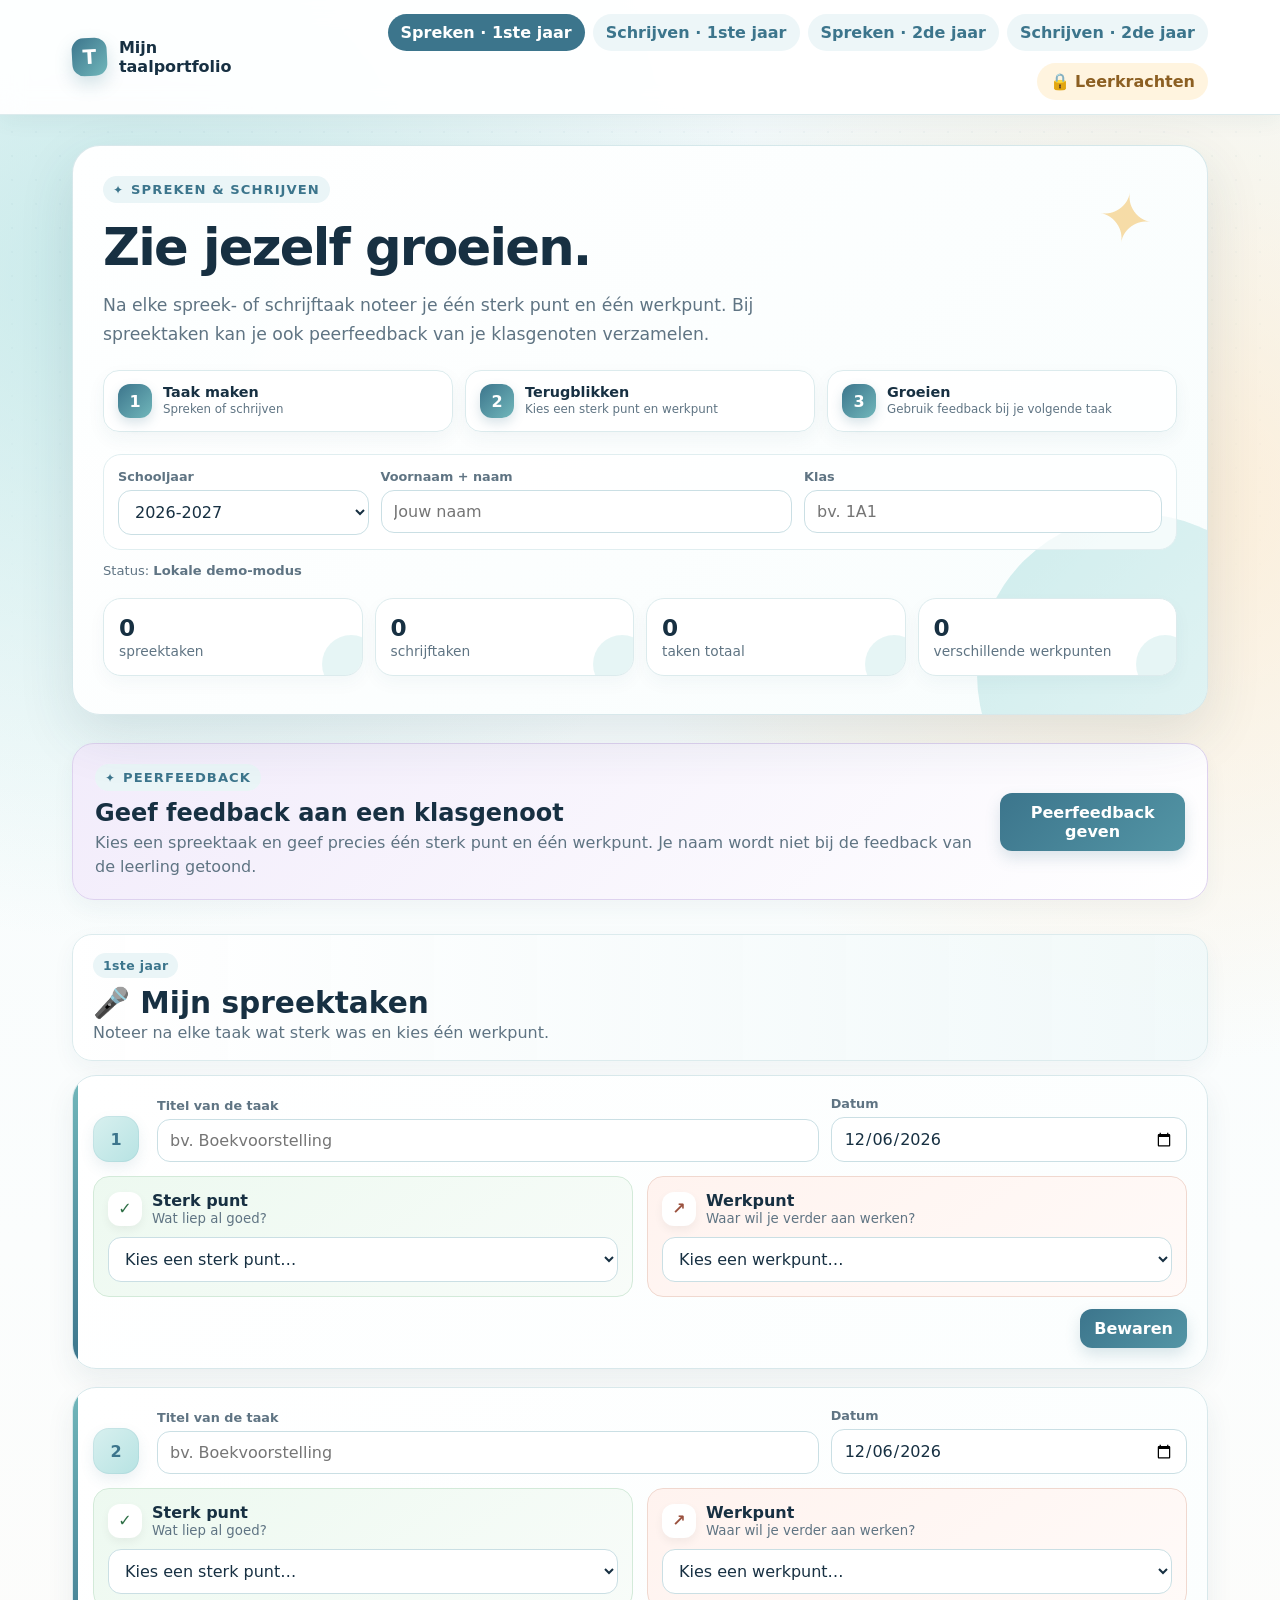
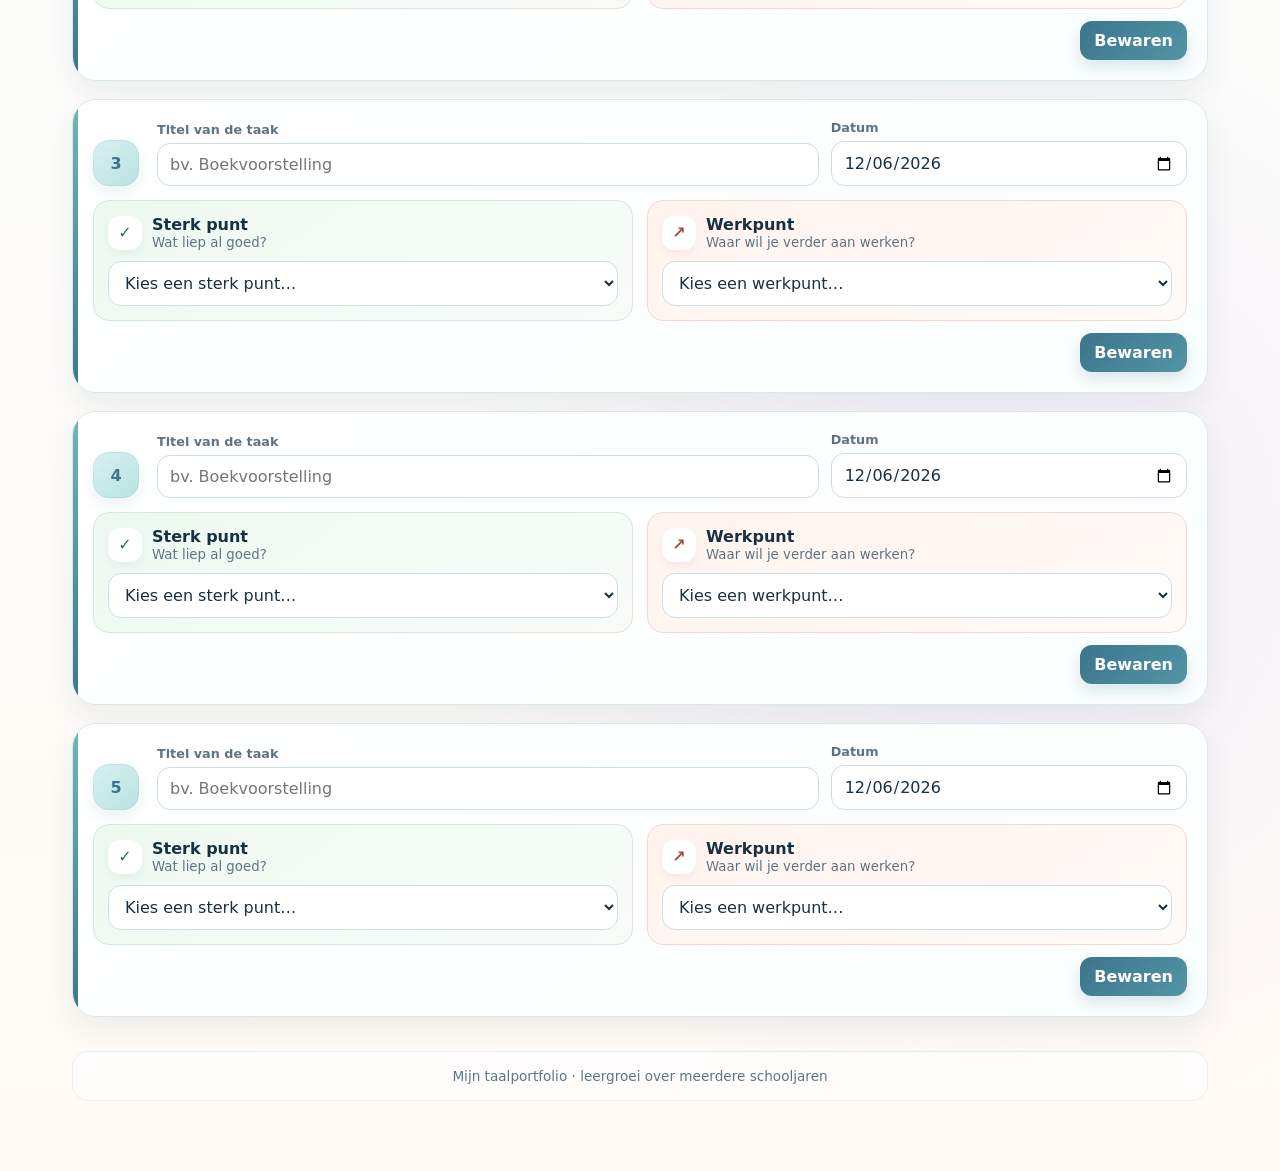
==== index.html @ b6b8cade "Add files via upload" ====
<!doctype html><html lang="nl"><head><meta charset="utf-8"><meta name="viewport" content="width=device-width,initial-scale=1"><title>Mijn taalportfolio</title><link rel="stylesheet" href="styles.css"></head><body>
<header class="topbar"><div class="topbar-inner"><div class="brand"><div class="brand-mark">T</div><span>Mijn taalportfolio</span></div><div class="top-actions"><div class="nav"><button class="active" data-tab="spreken-1">Spreken · 1ste jaar</button><button data-tab="schrijven-1">Schrijven · 1ste jaar</button><button data-tab="spreken-2">Spreken · 2de jaar</button><button data-tab="schrijven-2">Schrijven · 2de jaar</button></div><button class="teacher-login-btn" id="teacherLoginBtn">🔒 Leerkrachten</button></div></div></header>
<main>
<section class="hero"><div class="hero-card wide"><div class="eyebrow">Spreken & schrijven</div><h1>Zie jezelf groeien.</h1><p class="lead">Na elke spreek- of schrijftaak noteer je één sterk punt en één werkpunt. Bij spreektaken kan je ook peerfeedback van je klasgenoten verzamelen.</p><div class="growth-steps"><div class="growth-step"><span>1</span><div><strong>Taak maken</strong><small>Spreken of schrijven</small></div></div><div class="growth-step"><span>2</span><div><strong>Terugblikken</strong><small>Kies een sterk punt en werkpunt</small></div></div><div class="growth-step"><span>3</span><div><strong>Groeien</strong><small>Gebruik feedback bij je volgende taak</small></div></div></div><div class="identity"><div class="field"><label>Schooljaar</label><select id="academicYear"></select></div><div class="field"><label>Voornaam + naam</label><input id="studentName" placeholder="Jouw naam"></div><div class="field"><label>Klas</label><input id="studentClass" placeholder="bv. 1A1"></div></div><p class="small">Status: <strong id="mode"></strong></p><div class="stat-grid"><div class="stat"><strong id="countSpeak">0</strong><span>spreektaken</span></div><div class="stat"><strong id="countWrite">0</strong><span>schrijftaken</span></div><div class="stat"><strong id="countTotal">0</strong><span>taken totaal</span></div><div class="stat"><strong id="countWork">0</strong><span>verschillende werkpunten</span></div></div></div></section>
<section class="peer-panel"><div><div class="eyebrow">Peerfeedback</div><h2>Geef feedback aan een klasgenoot</h2><p>Kies een spreektaak en geef precies één sterk punt en één werkpunt. Je naam wordt niet bij de feedback van de leerling getoond.</p></div><button class="primary-btn" id="openPeerBtn">Peerfeedback geven</button></section>
<section data-section="spreken-1"><div class="section-head"><div><div class="year-pill">1ste jaar</div><h2>🎤 Mijn spreektaken</h2><p>Noteer na elke taak wat sterk was en kies één werkpunt.</p></div></div><div id="spreken1List" class="task-list"></div></section>
<section data-section="schrijven-1" class="hidden"><div class="section-head"><div><div class="year-pill">1ste jaar</div><h2>✍️ Mijn schrijftaken</h2><p>Bewaar je belangrijkste feedback en gebruik de tip bij je volgende opdracht.</p></div></div><div id="schrijven1List" class="task-list"></div></section>
<section data-section="spreken-2" class="hidden"><div class="section-head"><div><div class="year-pill second">2de jaar</div><h2>🎤 Mijn spreektaken</h2><p>Vergelijk je nieuwe feedback met je groei uit het eerste jaar.</p></div></div><div id="spreken2List" class="task-list"></div></section>
<section data-section="schrijven-2" class="hidden"><div class="section-head"><div><div class="year-pill second">2de jaar</div><h2>✍️ Mijn schrijftaken</h2><p>Blijf gericht werken aan je schrijfvaardigheid in het tweede jaar.</p></div></div><div id="schrijven2List" class="task-list"></div></section>
<div class="footer-note">Mijn taalportfolio · leergroei over meerdere schooljaren</div></main>
<div class="modal hidden" id="peerModal"><div class="modal-card peer-modal-card"><button class="modal-close" id="peerModalClose">×</button><div class="eyebrow">Peerfeedback</div><h2>Feedback aan een klasgenoot</h2><p>Vul de <strong>voornaam + eerste letter van de familienaam</strong> in. Het systeem zoekt de leerling in jouw klas. Kies daarna de spreektaak, één sterk punt en één werkpunt.</p><div class="field"><label>Voornaam + eerste letter familienaam</label><input id="peerStudentName" autocomplete="off" placeholder="bv. Noor V."><div id="peerStudentMatch" class="peer-match-hint">Vul minstens de voornaam en één letter in.</div></div><input type="hidden" id="peerStudent"><div class="field"><label>Spreektaak</label><select id="peerTask" disabled></select></div><div class="field"><label>Sterk punt</label><select id="peerStrong"></select></div><div class="field"><label>Werkpunt</label><select id="peerWork"></select></div><div id="peerError" class="login-error hidden"></div><button class="primary-btn login-submit" id="peerSubmit">Feedback bewaren</button></div></div>
<div class="modal hidden" id="teacherModal" role="dialog" aria-modal="true"><div class="modal-card"><button class="modal-close" id="teacherModalClose">×</button><div class="lock-icon">🔒</div><h2>Leerkrachten</h2><p>Geef het leerkrachtenwachtwoord in om het overzicht te openen.</p><div class="field"><label>Wachtwoord</label><input id="teacherPassword" type="password" autocomplete="current-password" placeholder="Wachtwoord"></div><div id="teacherLoginError" class="login-error hidden">Onjuist wachtwoord.</div><button class="primary-btn login-submit" id="teacherLoginSubmit">Open leerkrachtenoverzicht</button></div></div>
<script src="config.js"></script><script src="data.js"></script><script src="app.js"></script><script>initStudent();</script></body></html>
---- styles.css ----
:root {
  --ink: #173042;
  --muted: #5f7483;
  --bg: #f5fbfc;
  --card: #ffffff;
  --accent: #5395a5;
  --accent2: #71b7bb;
  --accent3: #b7e3e3;
  --accent-dark: #3c758c;
  --warm: #fff4df;
  --warm-dark: #c77d2f;
  --good: #eaf8ee;
  --good-ink: #2e6f46;
  --work: #fff1ec;
  --work-ink: #9a513e;
  --shadow: 0 14px 35px rgba(36,78,93,.10);
}
*{box-sizing:border-box}
body{margin:0;font-family:Inter,ui-sans-serif,system-ui,-apple-system,Segoe UI,Roboto,Arial,sans-serif;color:var(--ink);background:linear-gradient(180deg,#eef8fa 0,#f9fcfd 35%,#fff 100%)}
button,input,select,textarea{font:inherit}
a{color:inherit}
.topbar{position:sticky;top:0;z-index:20;background:rgba(255,255,255,.94);backdrop-filter:blur(12px);border-bottom:1px solid #dcebed}
.topbar-inner{max-width:1180px;margin:auto;padding:14px 22px;display:flex;align-items:center;justify-content:space-between;gap:18px}
.brand{display:flex;align-items:center;gap:12px;font-weight:800}
.brand-mark{width:38px;height:38px;border-radius:12px;background:linear-gradient(135deg,var(--accent-dark),var(--accent2));display:grid;place-items:center;color:#fff;font-size:20px}
.nav{display:flex;gap:8px;flex-wrap:wrap}
.nav button,.ghost-btn{border:0;background:#edf6f8;color:var(--accent-dark);padding:9px 13px;border-radius:999px;cursor:pointer;font-weight:700}
.nav button.active{background:var(--accent-dark);color:white}
main{max-width:1180px;margin:auto;padding:30px 22px 70px}
.hero{display:grid;grid-template-columns:1.25fr .75fr;gap:24px;align-items:stretch;margin-bottom:28px}
.hero-card{background:var(--card);border:1px solid #dcebed;border-radius:28px;box-shadow:var(--shadow);padding:30px;position:relative;overflow:hidden}
.hero-card:before{content:"";position:absolute;inset:auto -80px -100px auto;width:260px;height:260px;border-radius:50%;background:var(--accent3);opacity:.5}
.eyebrow{font-size:.82rem;text-transform:uppercase;letter-spacing:.12em;color:var(--accent-dark);font-weight:800}
h1{font-size:clamp(2rem,4vw,3.6rem);line-height:1.02;margin:.35em 0 .35em}
.lead{font-size:1.08rem;color:var(--muted);max-width:760px;line-height:1.65}
.identity{display:grid;gap:12px;margin-top:22px;grid-template-columns:1fr 1fr}
.field label{display:block;font-size:.8rem;font-weight:800;color:var(--muted);margin:0 0 6px}
.field input,.field select,.field textarea{width:100%;padding:11px 12px;border:1px solid #cadfe4;border-radius:12px;background:white;color:var(--ink);outline:none}
.field input:focus,.field select:focus,.field textarea:focus{border-color:var(--accent);box-shadow:0 0 0 3px rgba(83,149,165,.14)}
.teacher-tip{background:linear-gradient(135deg,#fff8ed,#fff);border:1px solid #f0dcc4;border-radius:28px;padding:18px;display:grid;grid-template-columns:120px 1fr;gap:16px;align-items:center;box-shadow:var(--shadow)}
.teacher-tip img{width:120px;height:120px;border-radius:50%;object-fit:cover;object-position:50% 32%;border:5px solid white;box-shadow:0 8px 18px rgba(0,0,0,.08)}
.bubble{position:relative;background:white;border:2px solid #f1d7b5;border-radius:18px;padding:16px;line-height:1.5}
.bubble:before{content:"";position:absolute;left:-12px;top:42px;width:20px;height:20px;background:white;border-left:2px solid #f1d7b5;border-bottom:2px solid #f1d7b5;transform:rotate(45deg)}
.stat-grid{display:grid;grid-template-columns:repeat(4,1fr);gap:12px;margin:20px 0 8px}.stat{background:white;border:1px solid #dcebed;border-radius:18px;padding:15px}.stat strong{display:block;font-size:1.45rem}.stat span{color:var(--muted);font-size:.86rem}
.section-head{display:flex;justify-content:space-between;gap:12px;align-items:end;margin:34px 0 14px}.section-head h2{margin:0;font-size:1.7rem}.section-head p{margin:3px 0 0;color:var(--muted)}
.task-list{display:grid;gap:14px}.task-card{background:white;border:1px solid #dcebed;border-radius:20px;padding:18px;box-shadow:0 8px 22px rgba(36,78,93,.06)}
.task-top{display:grid;grid-template-columns:52px 1.3fr .7fr;gap:12px;align-items:end;margin-bottom:14px}.num{width:46px;height:46px;border-radius:15px;background:var(--accent3);display:grid;place-items:center;font-weight:900;color:var(--accent-dark)}
.task-grid{display:grid;grid-template-columns:1fr 1fr;gap:14px}.choice-box{border-radius:16px;padding:14px}.choice-box.good{background:var(--good)}.choice-box.work{background:var(--work)}.choice-box h4{margin:0 0 10px}.advice{margin-top:10px;background:white;border-radius:12px;padding:11px 12px;min-height:64px;color:#526774;line-height:1.45;border:1px dashed #d8b9ad}.advice.empty{color:#8799a4;font-style:italic}.small{font-size:.82rem;color:var(--muted)}
.actions{display:flex;gap:8px;justify-content:flex-end;margin-top:12px}.primary-btn{border:0;background:var(--accent-dark);color:white;padding:10px 14px;border-radius:12px;font-weight:800;cursor:pointer}.danger-btn{border:0;background:#fff0ed;color:#a74a38;padding:9px 12px;border-radius:11px;font-weight:750;cursor:pointer}
.hidden{display:none!important}.notice{background:#fff8df;border:1px solid #eedfa8;padding:12px 14px;border-radius:14px;color:#6c5b1e;margin:16px 0}.success{background:#eaf8ee;border-color:#c9e8d1;color:#336749}
.teacher-grid{display:grid;grid-template-columns:280px 1fr;gap:18px}.panel{background:white;border:1px solid #dcebed;border-radius:20px;padding:18px;box-shadow:var(--shadow)}
.student-list{display:grid;gap:8px}.student-btn{width:100%;text-align:left;border:1px solid #dcebed;background:white;padding:11px 12px;border-radius:12px;cursor:pointer}.student-btn.active{background:#eaf5f7;border-color:var(--accent)}
.badge{display:inline-flex;align-items:center;padding:4px 9px;border-radius:999px;background:#edf6f8;color:var(--accent-dark);font-size:.78rem;font-weight:800}.badge.good{background:var(--good);color:var(--good-ink)}.badge.work{background:var(--work);color:var(--work-ink)}
.history{display:grid;gap:10px}.history-item{border:1px solid #dfebee;border-radius:14px;padding:13px}.history-item h4{margin:0 0 8px}.history-meta{display:flex;gap:8px;flex-wrap:wrap;margin-bottom:8px}.history p{margin:6px 0;line-height:1.45}
.footer-note{margin-top:34px;color:var(--muted);font-size:.85rem;text-align:center}
@media(max-width:900px){.hero{grid-template-columns:1fr}.teacher-grid{grid-template-columns:1fr}.stat-grid{grid-template-columns:1fr 1fr}.task-grid{grid-template-columns:1fr}.task-top{grid-template-columns:46px 1fr}.task-top .datefield{grid-column:2}.identity{grid-template-columns:1fr}}
@media(max-width:560px){main{padding:20px 14px 60px}.topbar-inner{padding:12px 14px}.teacher-tip{grid-template-columns:78px 1fr}.teacher-tip img{width:78px;height:78px}.bubble:before{top:25px}.stat-grid{grid-template-columns:1fr 1fr}.hero-card{padding:22px}.task-card{padding:14px}}


/* Tip van de leerkracht per taak */
.task-tip{margin-top:12px;display:grid;grid-template-columns:78px 1fr;gap:12px;align-items:center}
.task-tip img{width:78px;height:78px;border-radius:50%;object-fit:cover;object-position:50% 32%;border:4px solid white;box-shadow:0 6px 14px rgba(0,0,0,.08)}
.task-tip .bubble{position:relative;background:white;border:2px solid #f1d7b5;border-radius:16px;padding:12px 14px;line-height:1.45}
.task-tip .bubble:before{content:"";position:absolute;left:-10px;top:28px;width:16px;height:16px;background:white;border-left:2px solid #f1d7b5;border-bottom:2px solid #f1d7b5;transform:rotate(45deg)}
.task-tip .advice{margin-top:4px;background:transparent;border:0;border-radius:0;padding:0;min-height:0;color:#526774;line-height:1.45}
@media(max-width:560px){.task-tip{grid-template-columns:64px 1fr}.task-tip img{width:64px;height:64px}.task-tip .bubble:before{top:22px}}

/* Versie 3: twee schooljaren + leerkrachtenlogin */
.hero .wide{grid-column:1/-1}
.top-actions{display:flex;align-items:center;gap:12px;flex-wrap:wrap;justify-content:flex-end}
.teacher-login-btn{border:0;background:#fff4df;color:#8c5f22;padding:9px 13px;border-radius:999px;cursor:pointer;font-weight:800;white-space:nowrap}
.year-pill{display:inline-flex;margin-bottom:8px;padding:5px 10px;border-radius:999px;background:#eaf5f7;color:var(--accent-dark);font-size:.78rem;font-weight:900;letter-spacing:.03em}
.year-pill.second{background:#f2ecfb;color:#654b8a}
.modal,.teacher-gate{position:fixed;inset:0;background:rgba(23,48,66,.54);display:grid;place-items:center;padding:20px;z-index:100}
.modal-card{position:relative;width:min(430px,100%);background:white;border-radius:24px;padding:28px;box-shadow:0 24px 70px rgba(0,0,0,.22);border:1px solid #dcebed;text-align:left}
.modal-card h2{margin:8px 0}.modal-card p{color:var(--muted);line-height:1.55}.modal-close{position:absolute;right:14px;top:10px;border:0;background:transparent;font-size:28px;cursor:pointer;color:var(--muted)}
.lock-icon{width:52px;height:52px;border-radius:16px;display:grid;place-items:center;background:#fff4df;font-size:26px}.login-submit{width:100%;margin-top:14px}.login-error{margin-top:9px;padding:9px 11px;border-radius:10px;background:#fff0ed;color:#a74a38;font-size:.86rem;font-weight:700}
.teacher-gate{background:linear-gradient(180deg,#eef8fa,#fff)}.back-link{display:block;text-align:center;margin-top:14px;color:var(--accent-dark);font-weight:700;text-decoration:none}.teacher-actions{display:flex;gap:8px;align-items:center;flex-wrap:wrap}.link-btn{text-decoration:none;display:inline-flex}.teacher-filters{display:grid;grid-template-columns:1fr 1fr;gap:12px;margin-bottom:18px;padding-bottom:16px;border-bottom:1px solid #e4eef0}.badge.year{background:#f2ecfb;color:#654b8a}.empty-state{padding:24px;text-align:center;background:#f8fbfc;border-radius:14px}
@media(max-width:980px){.topbar-inner{align-items:flex-start;flex-direction:column}.top-actions{width:100%;justify-content:flex-start}.nav{width:100%}.nav button{flex:1 1 190px}}
@media(max-width:650px){.teacher-filters{grid-template-columns:1fr}.teacher-actions{width:100%}.teacher-actions .ghost-btn{flex:1}.teacher-login-btn{width:100%}}

/* Versie 4: wissen vanuit leerkrachtenoverzicht */
.history-title-row{display:flex;align-items:flex-start;justify-content:space-between;gap:12px;margin-bottom:8px}
.history-title-row h4{margin:0;flex:1}
.teacher-delete{flex:0 0 auto;padding:7px 10px;font-size:.8rem}
@media(max-width:560px){.history-title-row{align-items:stretch;flex-direction:column}.teacher-delete{align-self:flex-start}}

/* Versie 5: warmere, speelsere uitstraling + vrije feedbackvelden */
body{
  background:
    radial-gradient(circle at 8% 10%, rgba(183,227,227,.7), transparent 24%),
    radial-gradient(circle at 92% 18%, rgba(255,226,188,.55), transparent 22%),
    radial-gradient(circle at 78% 78%, rgba(224,214,245,.38), transparent 24%),
    linear-gradient(180deg,#f4fbfc 0,#fbfdfd 45%,#fffaf5 100%);
  min-height:100vh;
}
body:before{
  content:"";position:fixed;inset:0;pointer-events:none;z-index:-1;opacity:.38;
  background-image:radial-gradient(rgba(60,117,140,.12) 1px,transparent 1px);
  background-size:24px 24px;
  mask-image:linear-gradient(to bottom,black,transparent 78%);
}
.topbar{box-shadow:0 6px 20px rgba(36,78,93,.06)}
.brand-mark{box-shadow:0 8px 18px rgba(60,117,140,.22);transform:rotate(-3deg)}
.teacher-login-btn,.nav button,.ghost-btn{transition:.18s ease}
.teacher-login-btn:hover,.nav button:hover,.ghost-btn:hover{transform:translateY(-1px);box-shadow:0 6px 14px rgba(36,78,93,.09)}
.hero-card{border:1px solid rgba(83,149,165,.22);background:linear-gradient(135deg,rgba(255,255,255,.98),rgba(248,253,253,.98));box-shadow:0 20px 55px rgba(36,78,93,.12)}
.hero-card:before{width:320px;height:320px;right:-90px;bottom:-120px;background:linear-gradient(135deg,var(--accent3),#dff2f2);opacity:.65}
.hero-card:after{content:"✦";position:absolute;right:54px;top:34px;font-size:4.2rem;color:#f3c978;opacity:.65;transform:rotate(10deg)}
.eyebrow{display:inline-flex;align-items:center;gap:7px;background:#eaf5f7;padding:6px 10px;border-radius:999px;letter-spacing:.08em}
.eyebrow:before{content:"✦";font-size:.75rem}
h1{letter-spacing:-.035em}
.growth-steps{display:grid;grid-template-columns:repeat(3,1fr);gap:12px;margin:22px 0 4px;position:relative;z-index:1}
.growth-step{display:flex;align-items:center;gap:11px;padding:13px 14px;border-radius:16px;background:rgba(255,255,255,.86);border:1px solid #dcebed;box-shadow:0 7px 18px rgba(36,78,93,.05)}
.growth-step span{width:34px;height:34px;flex:0 0 34px;border-radius:12px;display:grid;place-items:center;background:linear-gradient(135deg,var(--accent-dark),var(--accent2));color:white;font-weight:900;box-shadow:0 5px 12px rgba(60,117,140,.2)}
.growth-step strong{display:block;font-size:.9rem}.growth-step small{display:block;color:var(--muted);font-size:.74rem;margin-top:2px;line-height:1.3}
.identity{position:relative;z-index:1;background:rgba(255,255,255,.72);border:1px solid #e0eef0;padding:14px;border-radius:18px}
.stat{position:relative;overflow:hidden;box-shadow:0 7px 18px rgba(36,78,93,.04)}
.stat:after{content:"";position:absolute;right:-18px;bottom:-18px;width:58px;height:58px;border-radius:50%;background:var(--accent3);opacity:.35}
.section-head{padding:18px 20px;border-radius:20px;background:linear-gradient(90deg,rgba(255,255,255,.9),rgba(239,248,249,.86));border:1px solid #dcebed;box-shadow:0 8px 22px rgba(36,78,93,.05)}
.section-head h2{font-size:1.85rem}
.task-list{gap:18px}
.task-card{position:relative;overflow:hidden;border:1px solid #d8e8eb;border-radius:24px;padding:20px;box-shadow:0 12px 28px rgba(36,78,93,.08);transition:.18s ease;background:rgba(255,255,255,.96)}
.task-card:hover{transform:translateY(-2px);box-shadow:0 16px 34px rgba(36,78,93,.11)}
.task-card:before{content:"";position:absolute;left:0;top:0;bottom:0;width:5px;background:linear-gradient(180deg,var(--accent2),var(--accent-dark))}
.task-card.empty-task{background:linear-gradient(135deg,#ffffff,#fbfefe)}
.task-card.saved-task:after{content:"Bewaard";position:absolute;right:18px;top:18px;padding:4px 8px;border-radius:999px;background:#eaf8ee;color:#2e6f46;font-size:.68rem;font-weight:900;letter-spacing:.03em}
.num{border-radius:16px;background:linear-gradient(135deg,#d8f0ef,#b7e3e3);box-shadow:inset 0 0 0 1px rgba(60,117,140,.08),0 6px 14px rgba(60,117,140,.1)}
.choice-box{border:1px solid transparent;min-height:100%}
.choice-box.good{background:linear-gradient(145deg,#edf9f0,#f8fcf9);border-color:#d3ead9}
.choice-box.work{background:linear-gradient(145deg,#fff3ef,#fffaf8);border-color:#f0d8cf}
.choice-heading{display:flex;align-items:center;gap:10px;margin-bottom:11px}
.choice-heading h4{margin:0}.choice-heading small{display:block;color:var(--muted);margin-top:1px}
.choice-icon{width:34px;height:34px;border-radius:12px;display:grid;place-items:center;font-weight:900;background:white;box-shadow:0 4px 10px rgba(0,0,0,.05)}
.good .choice-icon{color:var(--good-ink)}.work .choice-icon{color:var(--work-ink)}
.field input,.field select,.field textarea{border-radius:13px;transition:.18s ease}
.field input:hover,.field select:hover,.field textarea:hover{border-color:#a9cdd4}
.primary-btn{background:linear-gradient(135deg,var(--accent-dark),var(--accent));box-shadow:0 7px 15px rgba(60,117,140,.18);transition:.18s ease}
.primary-btn:hover{transform:translateY(-1px);box-shadow:0 9px 20px rgba(60,117,140,.24)}
.task-tip{background:rgba(255,248,237,.58);border:1px dashed #eed4b1;border-radius:17px;padding:10px}
.task-tip img{box-shadow:0 7px 18px rgba(86,62,35,.13)}
.custom-entry{margin-top:11px;padding:12px;border-radius:14px;background:rgba(255,255,255,.82);border:1px dashed #c9dde1}
.custom-entry label{display:block;font-size:.78rem;font-weight:850;color:var(--muted);margin-bottom:6px}
.custom-entry textarea{width:100%;resize:vertical;min-height:78px;padding:10px 11px;border:1px solid #cadfe4;border-radius:11px;background:white;color:var(--ink);outline:none;line-height:1.45}
.custom-entry textarea:focus{border-color:var(--accent);box-shadow:0 0 0 3px rgba(83,149,165,.12)}
.word-counter{text-align:right;margin-top:5px;font-size:.73rem;font-weight:800;color:#7b8d98}
.word-counter.over-limit{color:#b64835}.custom-entry textarea.over-limit{border-color:#c85c48;background:#fff7f5}
.custom-note{font-size:.74rem;color:#7f8f99;margin-top:5px;line-height:1.35}
.footer-note{padding:16px 18px;border-radius:16px;background:rgba(255,255,255,.58);border:1px solid #e4eff1}
.teacher-page .hero-card{background:linear-gradient(135deg,#fff,#f4fbfc)}
.panel{background:rgba(255,255,255,.94)}
.history-item{background:linear-gradient(135deg,#fff,#fbfefe);box-shadow:0 6px 16px rgba(36,78,93,.04)}
@media(max-width:760px){.growth-steps{grid-template-columns:1fr}.hero-card:after{font-size:2.8rem;right:24px;top:24px}.section-head{padding:15px}.task-card{padding:16px}}

/* Versie 6: schooljaar + peerfeedback */
.identity{grid-template-columns:.7fr 1.15fr 1fr}.peer-panel{margin:0 0 28px;padding:20px 22px;border-radius:22px;background:linear-gradient(135deg,#f2ecfb,#fff);border:1px solid #ded2ef;display:flex;justify-content:space-between;gap:18px;align-items:center;box-shadow:0 8px 22px rgba(36,78,93,.05)}.peer-panel h2{margin:8px 0 4px}.peer-panel p{margin:0;color:var(--muted);line-height:1.5}.peer-modal-card .field{margin-top:12px}.peer-summary{margin:14px 0 2px;padding:14px 16px;border-radius:16px;background:#f2ecfb;border:1px solid #ded2ef;color:#574374}.peer-summary p{margin:6px 0 0;line-height:1.5}.teacher-filters.three{grid-template-columns:repeat(3,1fr)}
@media(max-width:760px){.identity{grid-template-columns:1fr}.peer-panel{align-items:stretch;flex-direction:column}.teacher-filters.three{grid-template-columns:1fr}}

/* Versie 7: peerfeedback via voornaam + initiaal familienaam */
.peer-match-hint{margin-top:6px;font-size:.78rem;color:var(--muted);line-height:1.35}
.peer-match-hint.matched{color:#2e6f46;font-weight:800}
.peer-match-hint.no-match{color:#a74a38;font-weight:750}
.peer-summary small{display:block;margin-top:7px;color:#77668f;line-height:1.35}
#peerTask:disabled{background:#f3f6f7;color:#91a0a8;cursor:not-allowed}
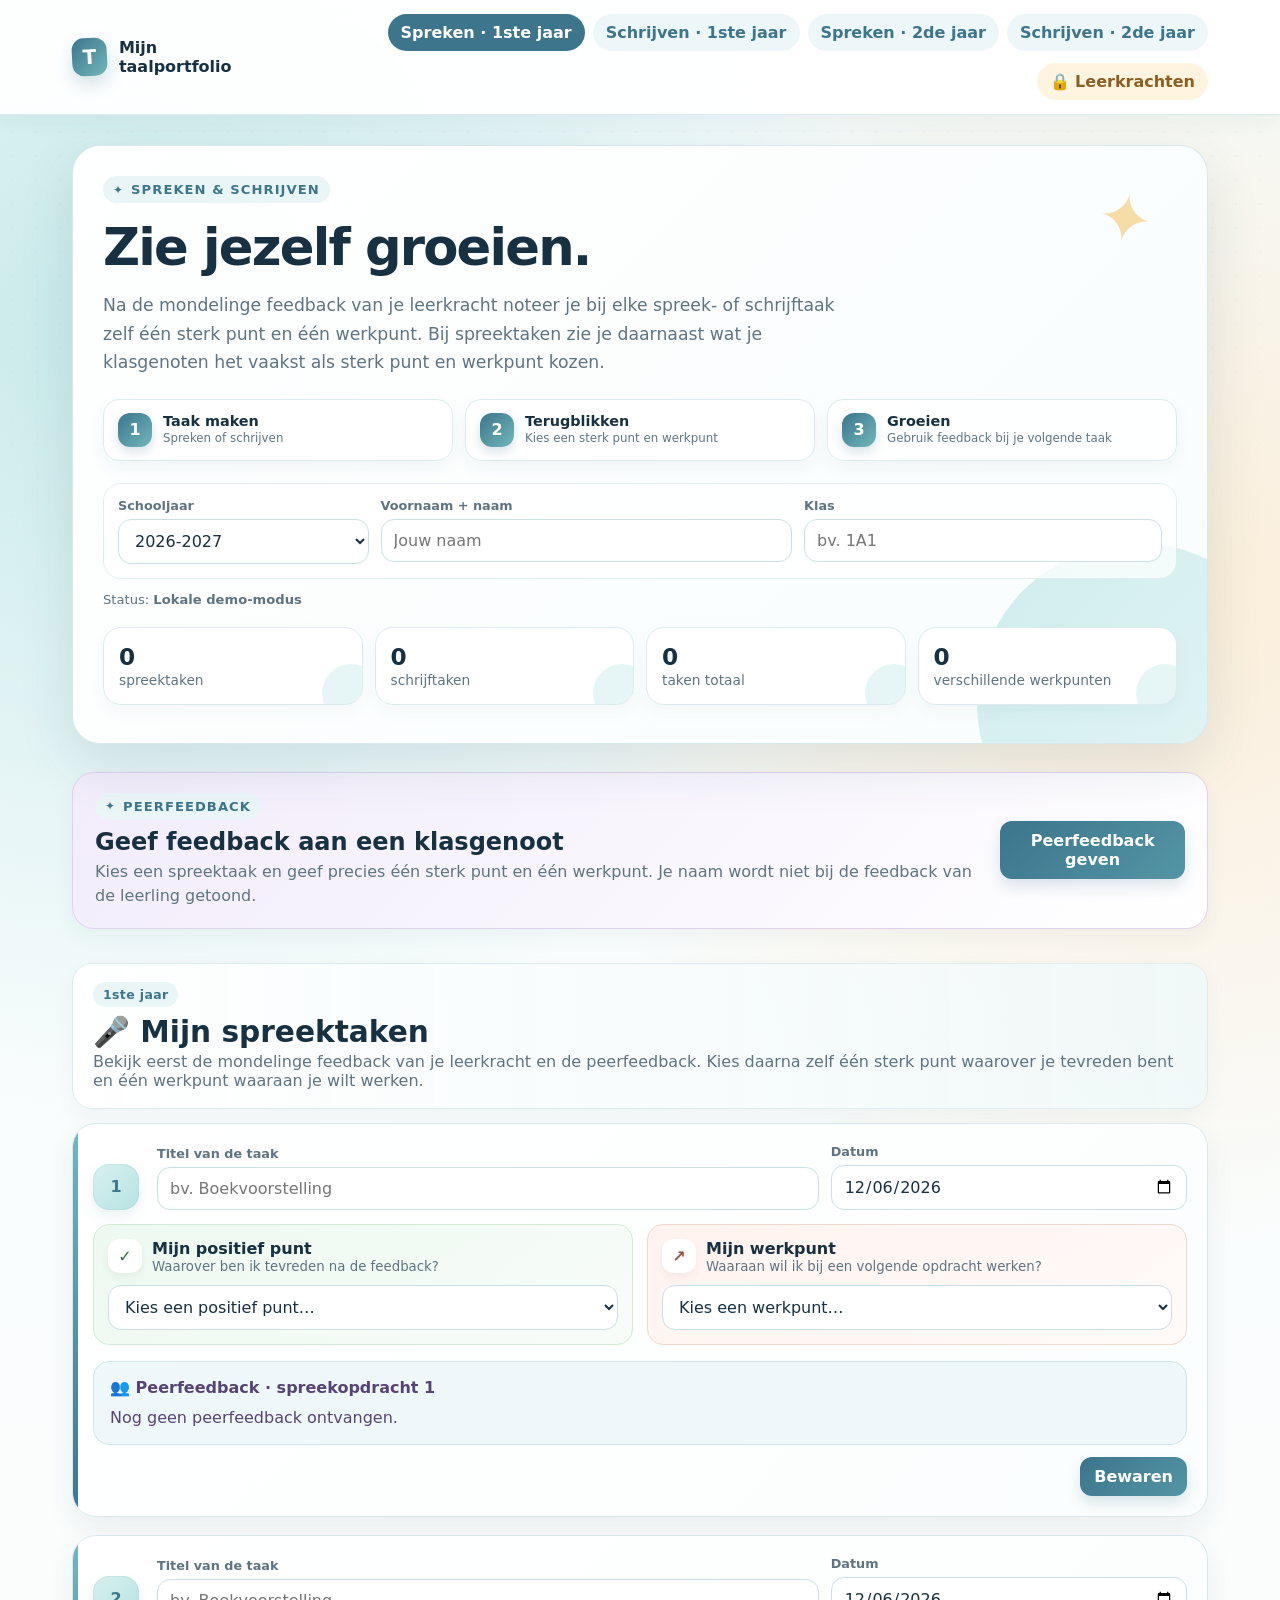
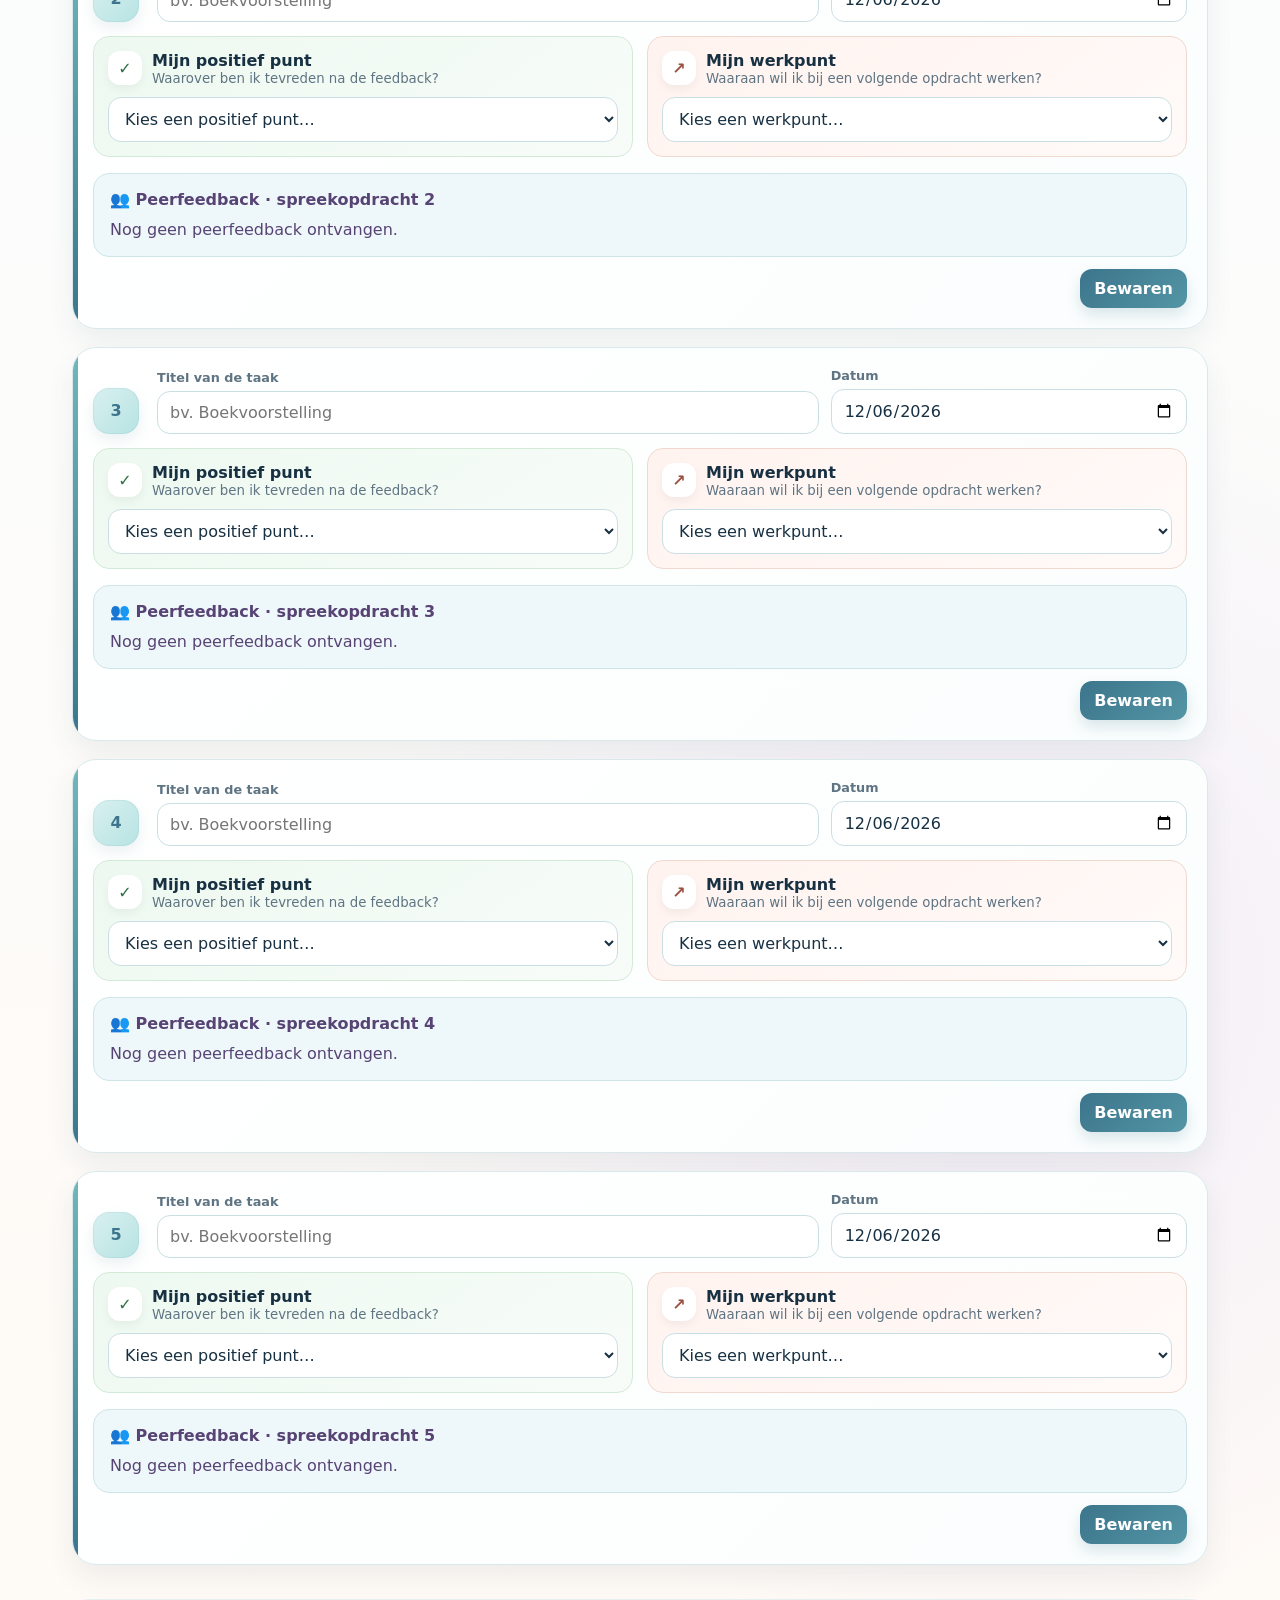
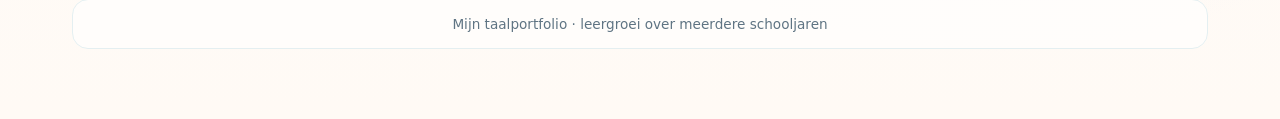
==== commit 87a98b9a: "Add files via upload" ====
--- a/index.html
+++ b/index.html
@@ -1,13 +1,13 @@
 <!doctype html><html lang="nl"><head><meta charset="utf-8"><meta name="viewport" content="width=device-width,initial-scale=1"><title>Mijn taalportfolio</title><link rel="stylesheet" href="styles.css"></head><body>
 <header class="topbar"><div class="topbar-inner"><div class="brand"><div class="brand-mark">T</div><span>Mijn taalportfolio</span></div><div class="top-actions"><div class="nav"><button class="active" data-tab="spreken-1">Spreken · 1ste jaar</button><button data-tab="schrijven-1">Schrijven · 1ste jaar</button><button data-tab="spreken-2">Spreken · 2de jaar</button><button data-tab="schrijven-2">Schrijven · 2de jaar</button></div><button class="teacher-login-btn" id="teacherLoginBtn">🔒 Leerkrachten</button></div></div></header>
 <main>
-<section class="hero"><div class="hero-card wide"><div class="eyebrow">Spreken & schrijven</div><h1>Zie jezelf groeien.</h1><p class="lead">Na elke spreek- of schrijftaak noteer je één sterk punt en één werkpunt. Bij spreektaken kan je ook peerfeedback van je klasgenoten verzamelen.</p><div class="growth-steps"><div class="growth-step"><span>1</span><div><strong>Taak maken</strong><small>Spreken of schrijven</small></div></div><div class="growth-step"><span>2</span><div><strong>Terugblikken</strong><small>Kies een sterk punt en werkpunt</small></div></div><div class="growth-step"><span>3</span><div><strong>Groeien</strong><small>Gebruik feedback bij je volgende taak</small></div></div></div><div class="identity"><div class="field"><label>Schooljaar</label><select id="academicYear"></select></div><div class="field"><label>Voornaam + naam</label><input id="studentName" placeholder="Jouw naam"></div><div class="field"><label>Klas</label><input id="studentClass" placeholder="bv. 1A1"></div></div><p class="small">Status: <strong id="mode"></strong></p><div class="stat-grid"><div class="stat"><strong id="countSpeak">0</strong><span>spreektaken</span></div><div class="stat"><strong id="countWrite">0</strong><span>schrijftaken</span></div><div class="stat"><strong id="countTotal">0</strong><span>taken totaal</span></div><div class="stat"><strong id="countWork">0</strong><span>verschillende werkpunten</span></div></div></div></section>
+<section class="hero"><div class="hero-card wide"><div class="eyebrow">Spreken & schrijven</div><h1>Zie jezelf groeien.</h1><p class="lead">Na de mondelinge feedback van je leerkracht noteer je bij elke spreek- of schrijftaak zelf één sterk punt en één werkpunt. Bij spreektaken zie je daarnaast wat je klasgenoten het vaakst als sterk punt en werkpunt kozen.</p><div class="growth-steps"><div class="growth-step"><span>1</span><div><strong>Taak maken</strong><small>Spreken of schrijven</small></div></div><div class="growth-step"><span>2</span><div><strong>Terugblikken</strong><small>Kies een sterk punt en werkpunt</small></div></div><div class="growth-step"><span>3</span><div><strong>Groeien</strong><small>Gebruik feedback bij je volgende taak</small></div></div></div><div class="identity"><div class="field"><label>Schooljaar</label><select id="academicYear"></select></div><div class="field"><label>Voornaam + naam</label><input id="studentName" placeholder="Jouw naam"></div><div class="field"><label>Klas</label><input id="studentClass" placeholder="bv. 1A1"></div></div><p class="small">Status: <strong id="mode"></strong></p><div class="stat-grid"><div class="stat"><strong id="countSpeak">0</strong><span>spreektaken</span></div><div class="stat"><strong id="countWrite">0</strong><span>schrijftaken</span></div><div class="stat"><strong id="countTotal">0</strong><span>taken totaal</span></div><div class="stat"><strong id="countWork">0</strong><span>verschillende werkpunten</span></div></div></div></section>
 <section class="peer-panel"><div><div class="eyebrow">Peerfeedback</div><h2>Geef feedback aan een klasgenoot</h2><p>Kies een spreektaak en geef precies één sterk punt en één werkpunt. Je naam wordt niet bij de feedback van de leerling getoond.</p></div><button class="primary-btn" id="openPeerBtn">Peerfeedback geven</button></section>
-<section data-section="spreken-1"><div class="section-head"><div><div class="year-pill">1ste jaar</div><h2>🎤 Mijn spreektaken</h2><p>Noteer na elke taak wat sterk was en kies één werkpunt.</p></div></div><div id="spreken1List" class="task-list"></div></section>
+<section data-section="spreken-1"><div class="section-head"><div><div class="year-pill">1ste jaar</div><h2>🎤 Mijn spreektaken</h2><p>Bekijk eerst de mondelinge feedback van je leerkracht en de peerfeedback. Kies daarna zelf één sterk punt waarover je tevreden bent en één werkpunt waaraan je wilt werken.</p></div></div><div id="spreken1List" class="task-list"></div></section>
 <section data-section="schrijven-1" class="hidden"><div class="section-head"><div><div class="year-pill">1ste jaar</div><h2>✍️ Mijn schrijftaken</h2><p>Bewaar je belangrijkste feedback en gebruik de tip bij je volgende opdracht.</p></div></div><div id="schrijven1List" class="task-list"></div></section>
 <section data-section="spreken-2" class="hidden"><div class="section-head"><div><div class="year-pill second">2de jaar</div><h2>🎤 Mijn spreektaken</h2><p>Vergelijk je nieuwe feedback met je groei uit het eerste jaar.</p></div></div><div id="spreken2List" class="task-list"></div></section>
 <section data-section="schrijven-2" class="hidden"><div class="section-head"><div><div class="year-pill second">2de jaar</div><h2>✍️ Mijn schrijftaken</h2><p>Blijf gericht werken aan je schrijfvaardigheid in het tweede jaar.</p></div></div><div id="schrijven2List" class="task-list"></div></section>
 <div class="footer-note">Mijn taalportfolio · leergroei over meerdere schooljaren</div></main>
-<div class="modal hidden" id="peerModal"><div class="modal-card peer-modal-card"><button class="modal-close" id="peerModalClose">×</button><div class="eyebrow">Peerfeedback</div><h2>Feedback aan een klasgenoot</h2><p>Vul de <strong>voornaam + eerste letter van de familienaam</strong> in. Het systeem zoekt de leerling in jouw klas. Kies daarna de spreektaak, één sterk punt en één werkpunt.</p><div class="field"><label>Voornaam + eerste letter familienaam</label><input id="peerStudentName" autocomplete="off" placeholder="bv. Noor V."><div id="peerStudentMatch" class="peer-match-hint">Vul minstens de voornaam en één letter in.</div></div><input type="hidden" id="peerStudent"><div class="field"><label>Spreektaak</label><select id="peerTask" disabled></select></div><div class="field"><label>Sterk punt</label><select id="peerStrong"></select></div><div class="field"><label>Werkpunt</label><select id="peerWork"></select></div><div id="peerError" class="login-error hidden"></div><button class="primary-btn login-submit" id="peerSubmit">Feedback bewaren</button></div></div>
+<div class="modal hidden" id="peerModal"><div class="modal-card peer-modal-card"><button class="modal-close" id="peerModalClose">×</button><div class="eyebrow">Peerfeedback</div><h2>Feedback aan een klasgenoot</h2><p>Kies de spreekopdracht, de klas en daarna de leerling. Selecteer vervolgens precies één positief punt en één werkpunt.</p><div class="peer-target-grid"><div class="field"><label>1. Spreekopdracht</label><select id="peerAssignment"></select></div><div class="field"><label>2. Klas</label><select id="peerClass"></select></div><div class="field"><label>3. Klasgenoot</label><select id="peerStudent"></select></div></div><div class="peer-feedback-grid"><div class="field"><label>4. Positief punt</label><select id="peerStrong"></select></div><div class="field"><label>5. Werkpunt</label><select id="peerWork"></select></div></div><div id="peerError" class="login-error hidden"></div><button class="primary-btn login-submit" id="peerSubmit">Feedback bewaren</button></div></div>
 <div class="modal hidden" id="teacherModal" role="dialog" aria-modal="true"><div class="modal-card"><button class="modal-close" id="teacherModalClose">×</button><div class="lock-icon">🔒</div><h2>Leerkrachten</h2><p>Geef het leerkrachtenwachtwoord in om het overzicht te openen.</p><div class="field"><label>Wachtwoord</label><input id="teacherPassword" type="password" autocomplete="current-password" placeholder="Wachtwoord"></div><div id="teacherLoginError" class="login-error hidden">Onjuist wachtwoord.</div><button class="primary-btn login-submit" id="teacherLoginSubmit">Open leerkrachtenoverzicht</button></div></div>
 <script src="config.js"></script><script src="data.js"></script><script src="app.js"></script><script>initStudent();</script></body></html>
--- a/styles.css
+++ b/styles.css
@@ -156,9 +156,10 @@
 .identity{grid-template-columns:.7fr 1.15fr 1fr}.peer-panel{margin:0 0 28px;padding:20px 22px;border-radius:22px;background:linear-gradient(135deg,#f2ecfb,#fff);border:1px solid #ded2ef;display:flex;justify-content:space-between;gap:18px;align-items:center;box-shadow:0 8px 22px rgba(36,78,93,.05)}.peer-panel h2{margin:8px 0 4px}.peer-panel p{margin:0;color:var(--muted);line-height:1.5}.peer-modal-card .field{margin-top:12px}.peer-summary{margin:14px 0 2px;padding:14px 16px;border-radius:16px;background:#f2ecfb;border:1px solid #ded2ef;color:#574374}.peer-summary p{margin:6px 0 0;line-height:1.5}.teacher-filters.three{grid-template-columns:repeat(3,1fr)}
 @media(max-width:760px){.identity{grid-template-columns:1fr}.peer-panel{align-items:stretch;flex-direction:column}.teacher-filters.three{grid-template-columns:1fr}}
 
-/* Versie 7: peerfeedback via voornaam + initiaal familienaam */
-.peer-match-hint{margin-top:6px;font-size:.78rem;color:var(--muted);line-height:1.35}
-.peer-match-hint.matched{color:#2e6f46;font-weight:800}
-.peer-match-hint.no-match{color:#a74a38;font-weight:750}
-.peer-summary small{display:block;margin-top:7px;color:#77668f;line-height:1.35}
-#peerTask:disabled{background:#f3f6f7;color:#91a0a8;cursor:not-allowed}
+/* Versie 7: vaste klaslijsten voor peerfeedback */
+.peer-modal-card{width:min(900px,100%)}
+.peer-target-grid{display:grid;grid-template-columns:.7fr 1fr 1.35fr;gap:12px;margin-top:18px}
+.peer-feedback-grid{display:grid;grid-template-columns:1fr 1fr;gap:12px;margin-top:14px}
+.peer-summary{margin-top:16px;padding:14px 16px;border-radius:16px;background:#eef8fa;border:1px solid #cfe5e9;line-height:1.5}
+.peer-summary p{margin:6px 0 0}.peer-summary .peer-good{color:var(--good-ink)}.peer-summary .peer-work{color:var(--work-ink)}
+@media(max-width:720px){.peer-target-grid,.peer-feedback-grid{grid-template-columns:1fr}}
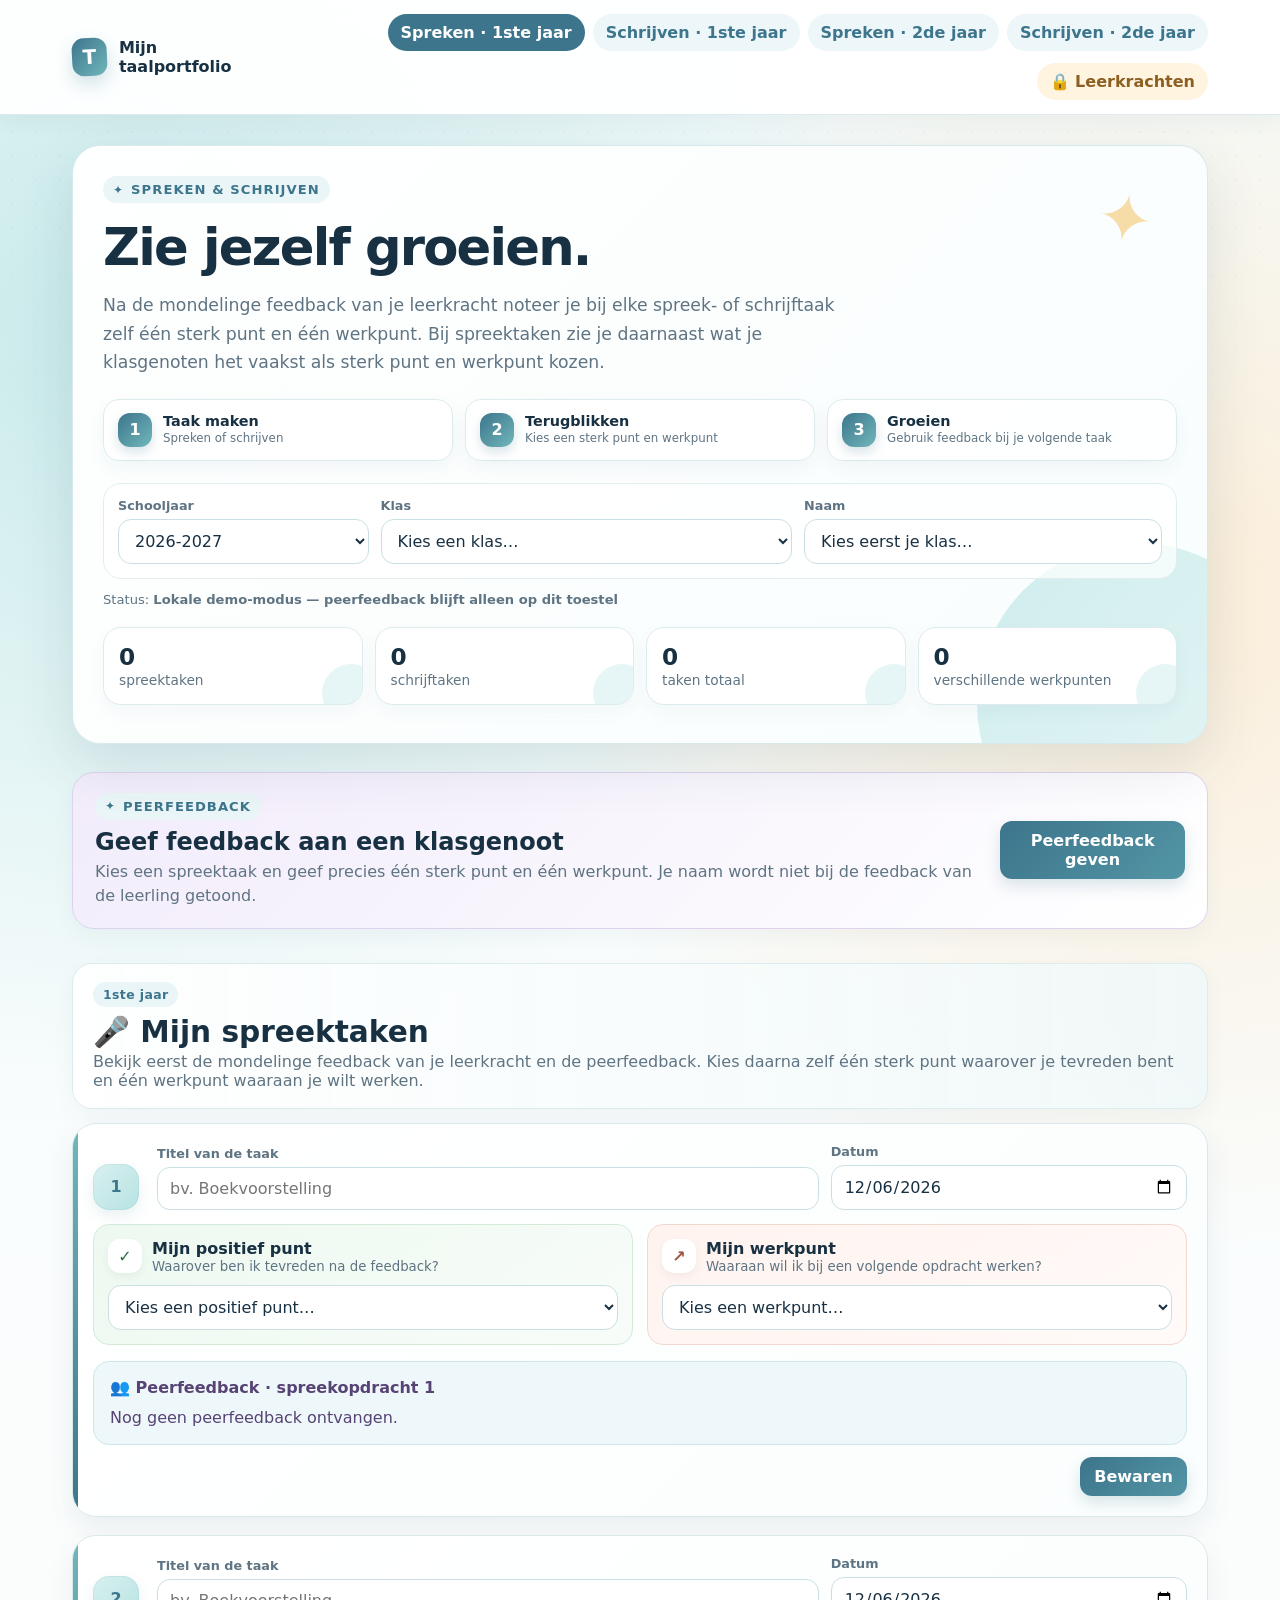
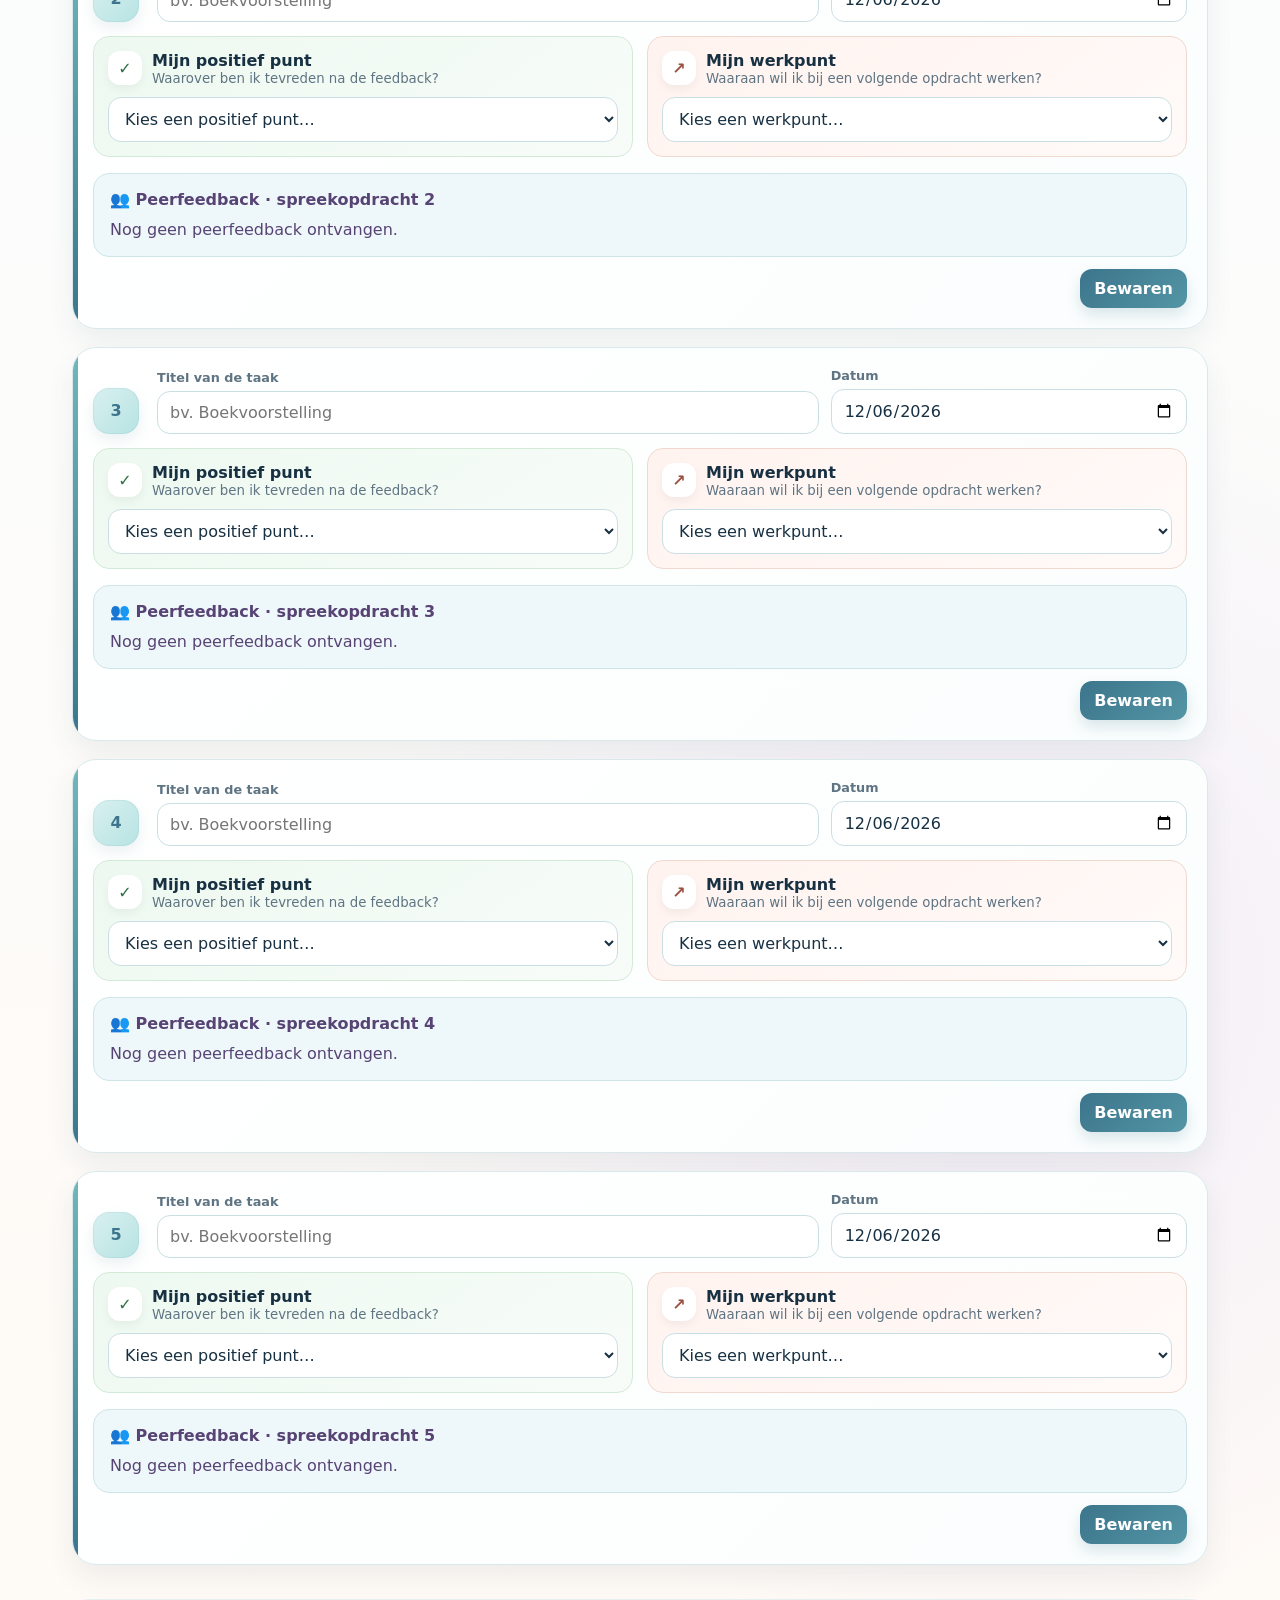
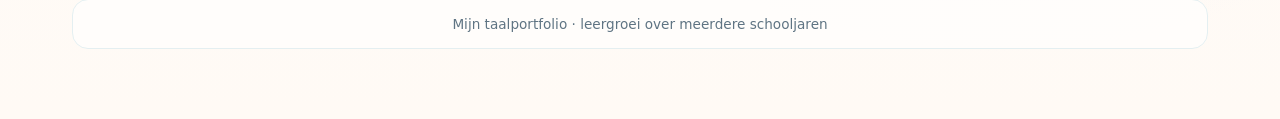
==== commit 5cab04ea: "Add files via upload" ====
--- a/index.html
+++ b/index.html
@@ -1,7 +1,7 @@
 <!doctype html><html lang="nl"><head><meta charset="utf-8"><meta name="viewport" content="width=device-width,initial-scale=1"><title>Mijn taalportfolio</title><link rel="stylesheet" href="styles.css"></head><body>
 <header class="topbar"><div class="topbar-inner"><div class="brand"><div class="brand-mark">T</div><span>Mijn taalportfolio</span></div><div class="top-actions"><div class="nav"><button class="active" data-tab="spreken-1">Spreken · 1ste jaar</button><button data-tab="schrijven-1">Schrijven · 1ste jaar</button><button data-tab="spreken-2">Spreken · 2de jaar</button><button data-tab="schrijven-2">Schrijven · 2de jaar</button></div><button class="teacher-login-btn" id="teacherLoginBtn">🔒 Leerkrachten</button></div></div></header>
 <main>
-<section class="hero"><div class="hero-card wide"><div class="eyebrow">Spreken & schrijven</div><h1>Zie jezelf groeien.</h1><p class="lead">Na de mondelinge feedback van je leerkracht noteer je bij elke spreek- of schrijftaak zelf één sterk punt en één werkpunt. Bij spreektaken zie je daarnaast wat je klasgenoten het vaakst als sterk punt en werkpunt kozen.</p><div class="growth-steps"><div class="growth-step"><span>1</span><div><strong>Taak maken</strong><small>Spreken of schrijven</small></div></div><div class="growth-step"><span>2</span><div><strong>Terugblikken</strong><small>Kies een sterk punt en werkpunt</small></div></div><div class="growth-step"><span>3</span><div><strong>Groeien</strong><small>Gebruik feedback bij je volgende taak</small></div></div></div><div class="identity"><div class="field"><label>Schooljaar</label><select id="academicYear"></select></div><div class="field"><label>Voornaam + naam</label><input id="studentName" placeholder="Jouw naam"></div><div class="field"><label>Klas</label><input id="studentClass" placeholder="bv. 1A1"></div></div><p class="small">Status: <strong id="mode"></strong></p><div class="stat-grid"><div class="stat"><strong id="countSpeak">0</strong><span>spreektaken</span></div><div class="stat"><strong id="countWrite">0</strong><span>schrijftaken</span></div><div class="stat"><strong id="countTotal">0</strong><span>taken totaal</span></div><div class="stat"><strong id="countWork">0</strong><span>verschillende werkpunten</span></div></div></div></section>
+<section class="hero"><div class="hero-card wide"><div class="eyebrow">Spreken & schrijven</div><h1>Zie jezelf groeien.</h1><p class="lead">Na de mondelinge feedback van je leerkracht noteer je bij elke spreek- of schrijftaak zelf één sterk punt en één werkpunt. Bij spreektaken zie je daarnaast wat je klasgenoten het vaakst als sterk punt en werkpunt kozen.</p><div class="growth-steps"><div class="growth-step"><span>1</span><div><strong>Taak maken</strong><small>Spreken of schrijven</small></div></div><div class="growth-step"><span>2</span><div><strong>Terugblikken</strong><small>Kies een sterk punt en werkpunt</small></div></div><div class="growth-step"><span>3</span><div><strong>Groeien</strong><small>Gebruik feedback bij je volgende taak</small></div></div></div><div class="identity"><div class="field"><label>Schooljaar</label><select id="academicYear"></select></div><div class="field"><label>Klas</label><select id="studentClass"></select></div><div class="field"><label>Naam</label><select id="studentName"></select></div></div><p class="small">Status: <strong id="mode"></strong></p><div class="stat-grid"><div class="stat"><strong id="countSpeak">0</strong><span>spreektaken</span></div><div class="stat"><strong id="countWrite">0</strong><span>schrijftaken</span></div><div class="stat"><strong id="countTotal">0</strong><span>taken totaal</span></div><div class="stat"><strong id="countWork">0</strong><span>verschillende werkpunten</span></div></div></div></section>
 <section class="peer-panel"><div><div class="eyebrow">Peerfeedback</div><h2>Geef feedback aan een klasgenoot</h2><p>Kies een spreektaak en geef precies één sterk punt en één werkpunt. Je naam wordt niet bij de feedback van de leerling getoond.</p></div><button class="primary-btn" id="openPeerBtn">Peerfeedback geven</button></section>
 <section data-section="spreken-1"><div class="section-head"><div><div class="year-pill">1ste jaar</div><h2>🎤 Mijn spreektaken</h2><p>Bekijk eerst de mondelinge feedback van je leerkracht en de peerfeedback. Kies daarna zelf één sterk punt waarover je tevreden bent en één werkpunt waaraan je wilt werken.</p></div></div><div id="spreken1List" class="task-list"></div></section>
 <section data-section="schrijven-1" class="hidden"><div class="section-head"><div><div class="year-pill">1ste jaar</div><h2>✍️ Mijn schrijftaken</h2><p>Bewaar je belangrijkste feedback en gebruik de tip bij je volgende opdracht.</p></div></div><div id="schrijven1List" class="task-list"></div></section>
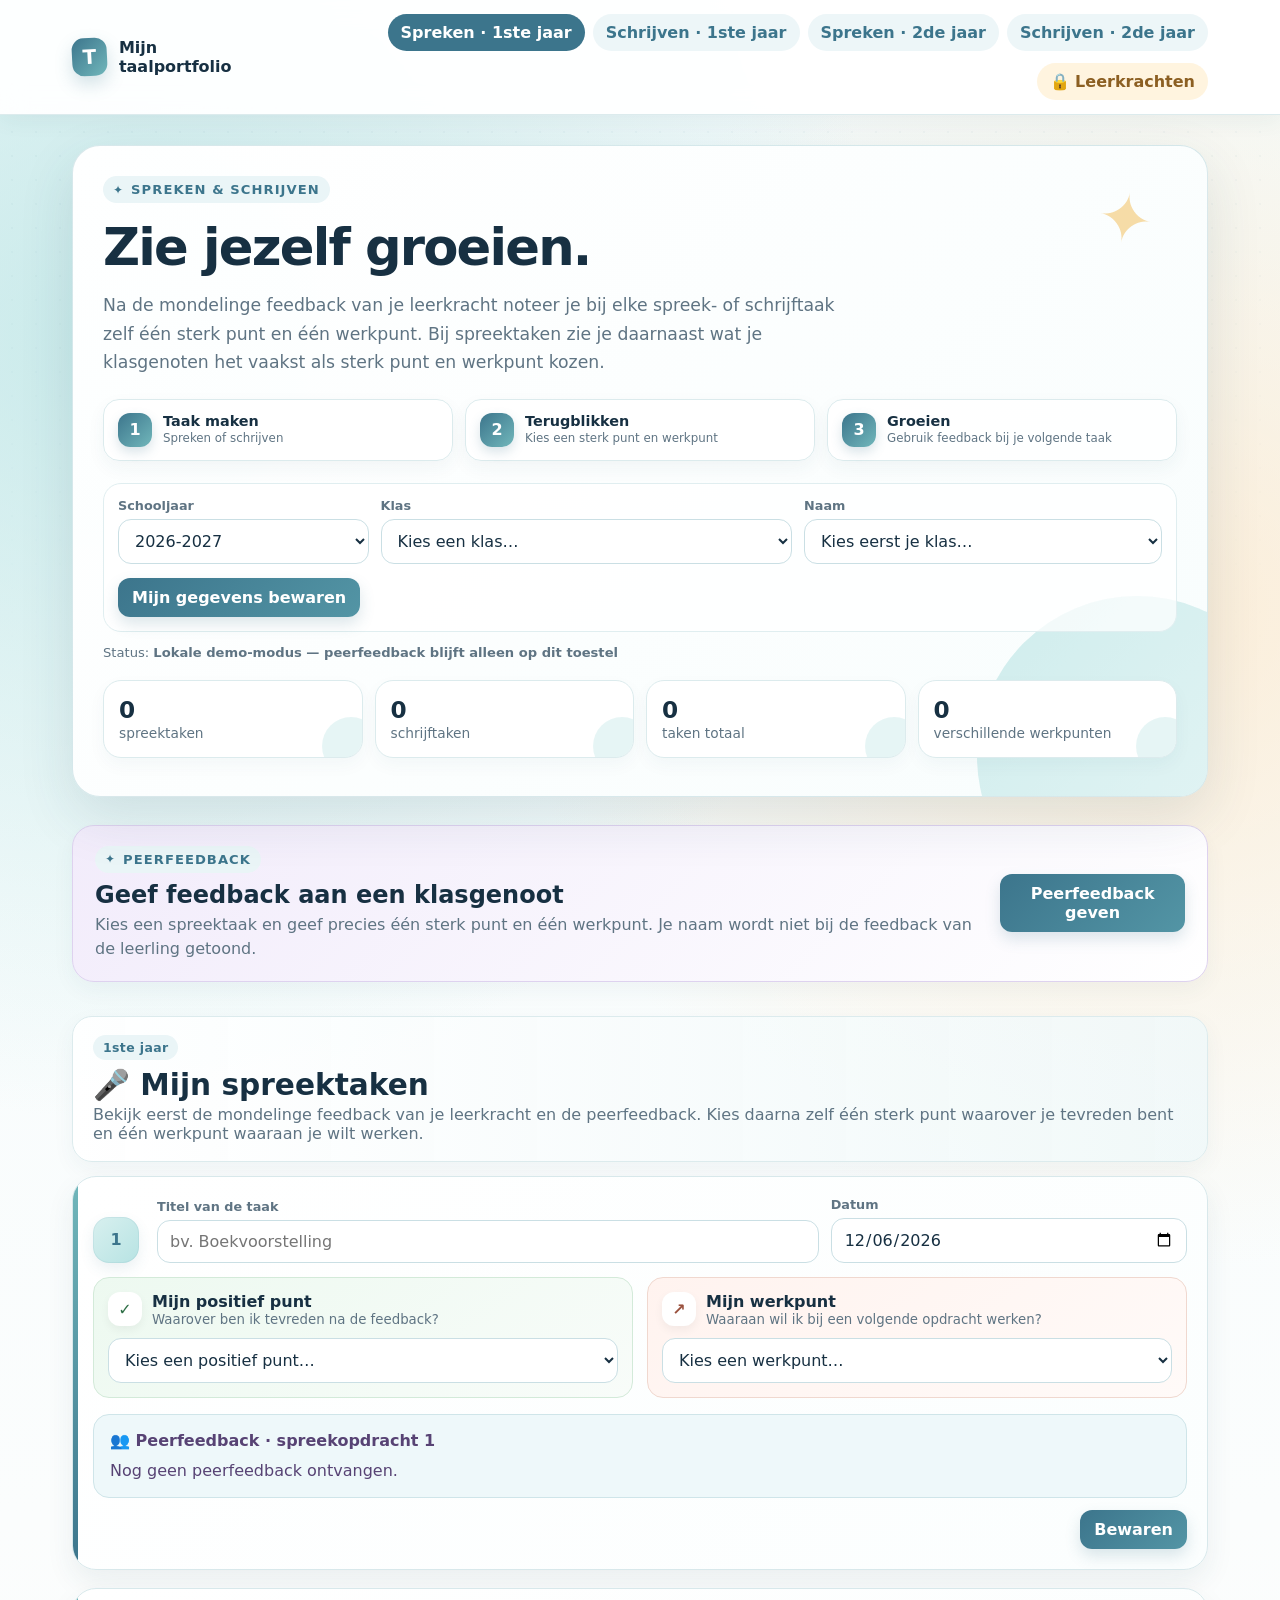
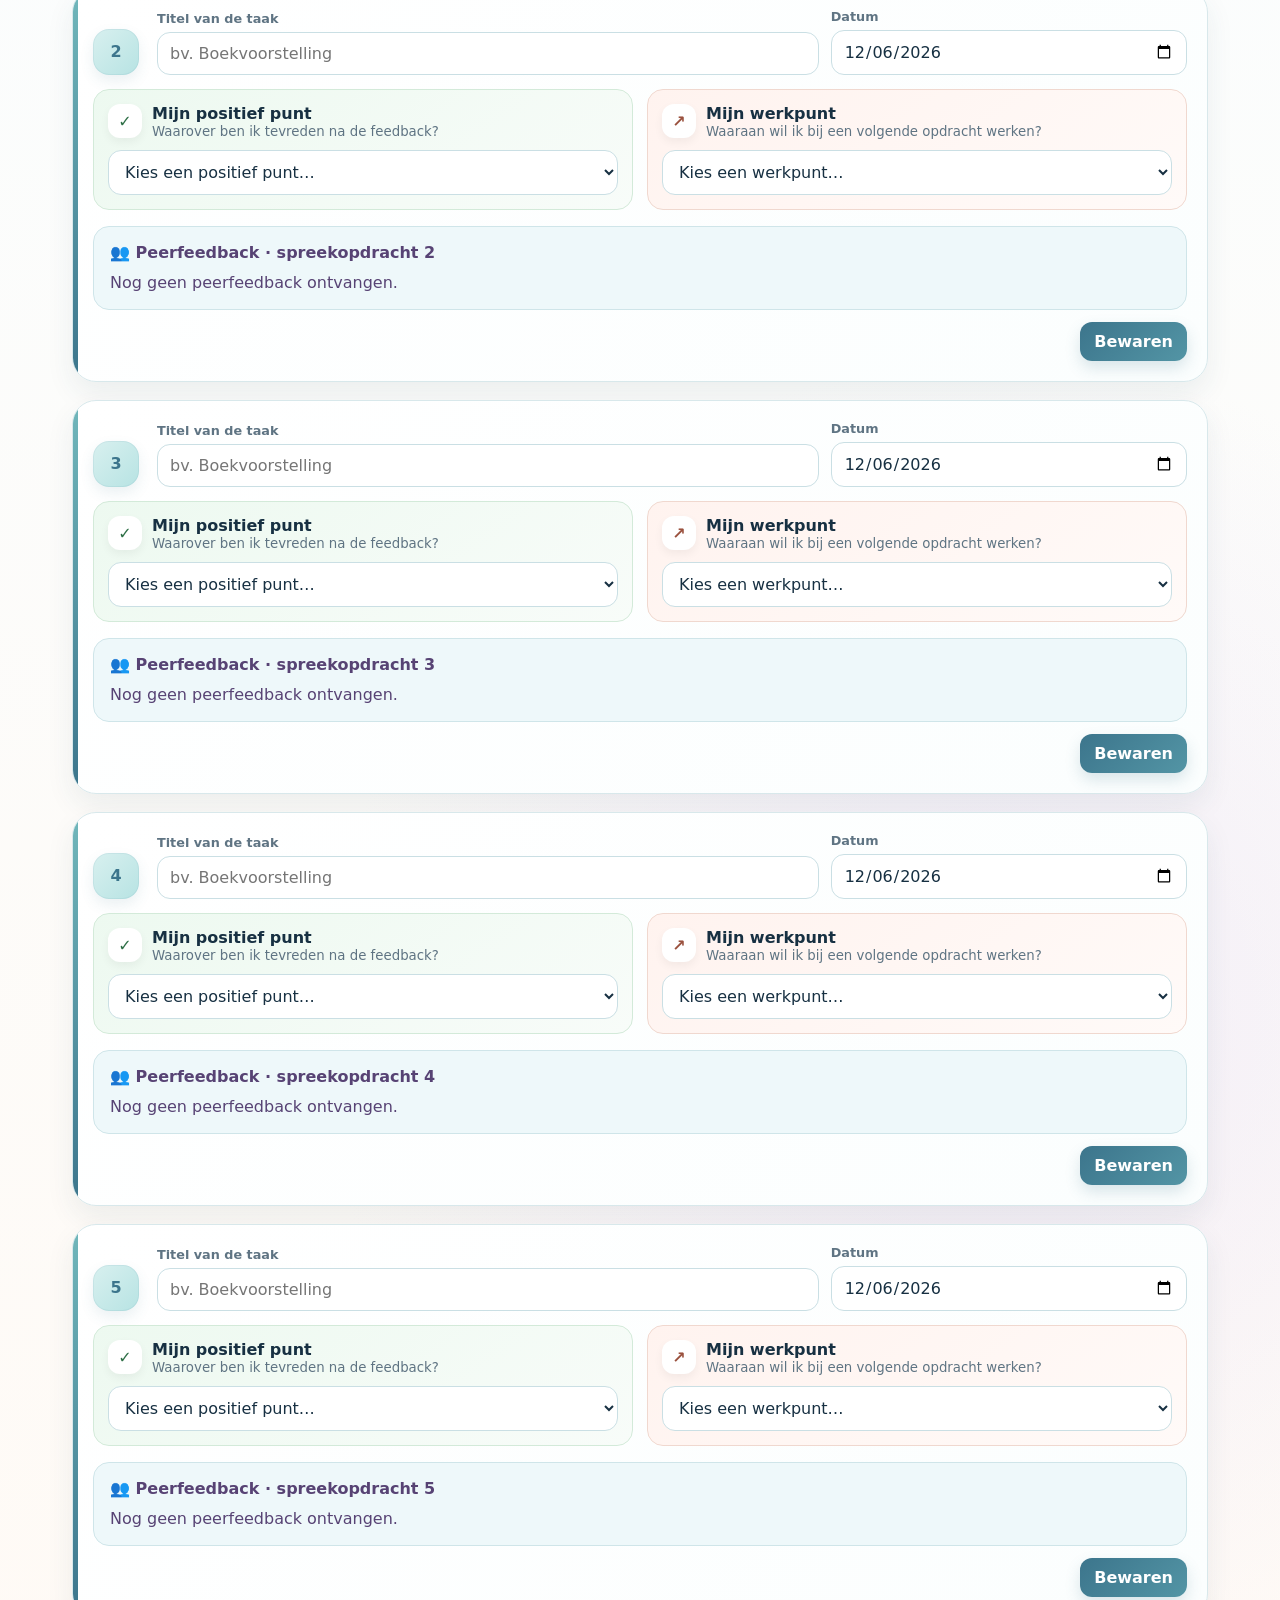
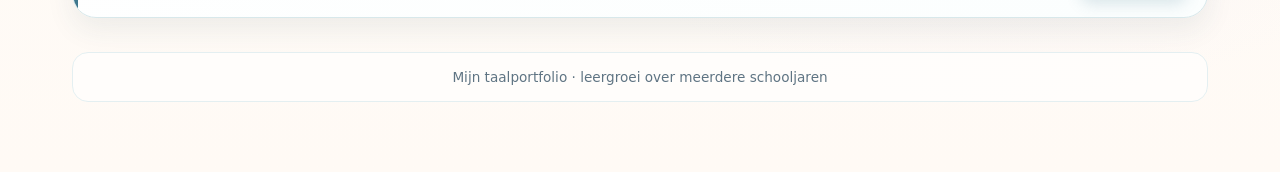
==== commit 93126818: "Add files via upload" ====
--- a/index.html
+++ b/index.html
@@ -1,7 +1,7 @@
 <!doctype html><html lang="nl"><head><meta charset="utf-8"><meta name="viewport" content="width=device-width,initial-scale=1"><title>Mijn taalportfolio</title><link rel="stylesheet" href="styles.css"></head><body>
 <header class="topbar"><div class="topbar-inner"><div class="brand"><div class="brand-mark">T</div><span>Mijn taalportfolio</span></div><div class="top-actions"><div class="nav"><button class="active" data-tab="spreken-1">Spreken · 1ste jaar</button><button data-tab="schrijven-1">Schrijven · 1ste jaar</button><button data-tab="spreken-2">Spreken · 2de jaar</button><button data-tab="schrijven-2">Schrijven · 2de jaar</button></div><button class="teacher-login-btn" id="teacherLoginBtn">🔒 Leerkrachten</button></div></div></header>
 <main>
-<section class="hero"><div class="hero-card wide"><div class="eyebrow">Spreken & schrijven</div><h1>Zie jezelf groeien.</h1><p class="lead">Na de mondelinge feedback van je leerkracht noteer je bij elke spreek- of schrijftaak zelf één sterk punt en één werkpunt. Bij spreektaken zie je daarnaast wat je klasgenoten het vaakst als sterk punt en werkpunt kozen.</p><div class="growth-steps"><div class="growth-step"><span>1</span><div><strong>Taak maken</strong><small>Spreken of schrijven</small></div></div><div class="growth-step"><span>2</span><div><strong>Terugblikken</strong><small>Kies een sterk punt en werkpunt</small></div></div><div class="growth-step"><span>3</span><div><strong>Groeien</strong><small>Gebruik feedback bij je volgende taak</small></div></div></div><div class="identity"><div class="field"><label>Schooljaar</label><select id="academicYear"></select></div><div class="field"><label>Klas</label><select id="studentClass"></select></div><div class="field"><label>Naam</label><select id="studentName"></select></div></div><p class="small">Status: <strong id="mode"></strong></p><div class="stat-grid"><div class="stat"><strong id="countSpeak">0</strong><span>spreektaken</span></div><div class="stat"><strong id="countWrite">0</strong><span>schrijftaken</span></div><div class="stat"><strong id="countTotal">0</strong><span>taken totaal</span></div><div class="stat"><strong id="countWork">0</strong><span>verschillende werkpunten</span></div></div></div></section>
+<section class="hero"><div class="hero-card wide"><div class="eyebrow">Spreken & schrijven</div><h1>Zie jezelf groeien.</h1><p class="lead">Na de mondelinge feedback van je leerkracht noteer je bij elke spreek- of schrijftaak zelf één sterk punt en één werkpunt. Bij spreektaken zie je daarnaast wat je klasgenoten het vaakst als sterk punt en werkpunt kozen.</p><div class="growth-steps"><div class="growth-step"><span>1</span><div><strong>Taak maken</strong><small>Spreken of schrijven</small></div></div><div class="growth-step"><span>2</span><div><strong>Terugblikken</strong><small>Kies een sterk punt en werkpunt</small></div></div><div class="growth-step"><span>3</span><div><strong>Groeien</strong><small>Gebruik feedback bij je volgende taak</small></div></div></div><div class="identity"><div class="field"><label>Schooljaar</label><select id="academicYear"></select></div><div class="field"><label>Klas</label><select id="studentClass"><option value="">Kies een klas…</option><option value="1A">1A</option><option value="1B">1B</option><option value="1C">1C</option></select></div><div class="field"><label>Naam</label><select id="studentName"></select></div><div class="identity-actions"><button class="primary-btn" id="saveProfileBtn">Mijn gegevens bewaren</button><button class="ghost-btn hidden" id="changeProfileBtn">Andere leerling / gegevens wijzigen</button><span class="small hidden" id="profileSavedMsg">✓ Gegevens bewaard voor volgende bezoeken.</span></div></div><p class="small">Status: <strong id="mode"></strong></p><div class="stat-grid"><div class="stat"><strong id="countSpeak">0</strong><span>spreektaken</span></div><div class="stat"><strong id="countWrite">0</strong><span>schrijftaken</span></div><div class="stat"><strong id="countTotal">0</strong><span>taken totaal</span></div><div class="stat"><strong id="countWork">0</strong><span>verschillende werkpunten</span></div></div></div></section>
 <section class="peer-panel"><div><div class="eyebrow">Peerfeedback</div><h2>Geef feedback aan een klasgenoot</h2><p>Kies een spreektaak en geef precies één sterk punt en één werkpunt. Je naam wordt niet bij de feedback van de leerling getoond.</p></div><button class="primary-btn" id="openPeerBtn">Peerfeedback geven</button></section>
 <section data-section="spreken-1"><div class="section-head"><div><div class="year-pill">1ste jaar</div><h2>🎤 Mijn spreektaken</h2><p>Bekijk eerst de mondelinge feedback van je leerkracht en de peerfeedback. Kies daarna zelf één sterk punt waarover je tevreden bent en één werkpunt waaraan je wilt werken.</p></div></div><div id="spreken1List" class="task-list"></div></section>
 <section data-section="schrijven-1" class="hidden"><div class="section-head"><div><div class="year-pill">1ste jaar</div><h2>✍️ Mijn schrijftaken</h2><p>Bewaar je belangrijkste feedback en gebruik de tip bij je volgende opdracht.</p></div></div><div id="schrijven1List" class="task-list"></div></section>
@@ -10,4 +10,4 @@
 <div class="footer-note">Mijn taalportfolio · leergroei over meerdere schooljaren</div></main>
 <div class="modal hidden" id="peerModal"><div class="modal-card peer-modal-card"><button class="modal-close" id="peerModalClose">×</button><div class="eyebrow">Peerfeedback</div><h2>Feedback aan een klasgenoot</h2><p>Kies de spreekopdracht, de klas en daarna de leerling. Selecteer vervolgens precies één positief punt en één werkpunt.</p><div class="peer-target-grid"><div class="field"><label>1. Spreekopdracht</label><select id="peerAssignment"></select></div><div class="field"><label>2. Klas</label><select id="peerClass"></select></div><div class="field"><label>3. Klasgenoot</label><select id="peerStudent"></select></div></div><div class="peer-feedback-grid"><div class="field"><label>4. Positief punt</label><select id="peerStrong"></select></div><div class="field"><label>5. Werkpunt</label><select id="peerWork"></select></div></div><div id="peerError" class="login-error hidden"></div><button class="primary-btn login-submit" id="peerSubmit">Feedback bewaren</button></div></div>
 <div class="modal hidden" id="teacherModal" role="dialog" aria-modal="true"><div class="modal-card"><button class="modal-close" id="teacherModalClose">×</button><div class="lock-icon">🔒</div><h2>Leerkrachten</h2><p>Geef het leerkrachtenwachtwoord in om het overzicht te openen.</p><div class="field"><label>Wachtwoord</label><input id="teacherPassword" type="password" autocomplete="current-password" placeholder="Wachtwoord"></div><div id="teacherLoginError" class="login-error hidden">Onjuist wachtwoord.</div><button class="primary-btn login-submit" id="teacherLoginSubmit">Open leerkrachtenoverzicht</button></div></div>
-<script src="config.js"></script><script src="data.js"></script><script src="app.js"></script><script>initStudent();</script></body></html>
+<script src="config.js?v=10"></script><script src="data.js?v=10"></script><script src="app.js?v=10"></script><script>initStudent();</script></body></html>
--- a/styles.css
+++ b/styles.css
@@ -163,3 +163,6 @@
 .peer-summary{margin-top:16px;padding:14px 16px;border-radius:16px;background:#eef8fa;border:1px solid #cfe5e9;line-height:1.5}
 .peer-summary p{margin:6px 0 0}.peer-summary .peer-good{color:var(--good-ink)}.peer-summary .peer-work{color:var(--work-ink)}
 @media(max-width:720px){.peer-target-grid,.peer-feedback-grid{grid-template-columns:1fr}}
+
+/* Versie 11: leerlingprofiel eenmalig bewaren */
+.identity-actions{grid-column:1/-1;display:flex;align-items:center;gap:10px;flex-wrap:wrap;margin-top:2px}.identity select:disabled{background:#f3f8f9;color:var(--ink);opacity:1;cursor:not-allowed}.identity-actions .small{font-weight:750;color:var(--good-ink)}
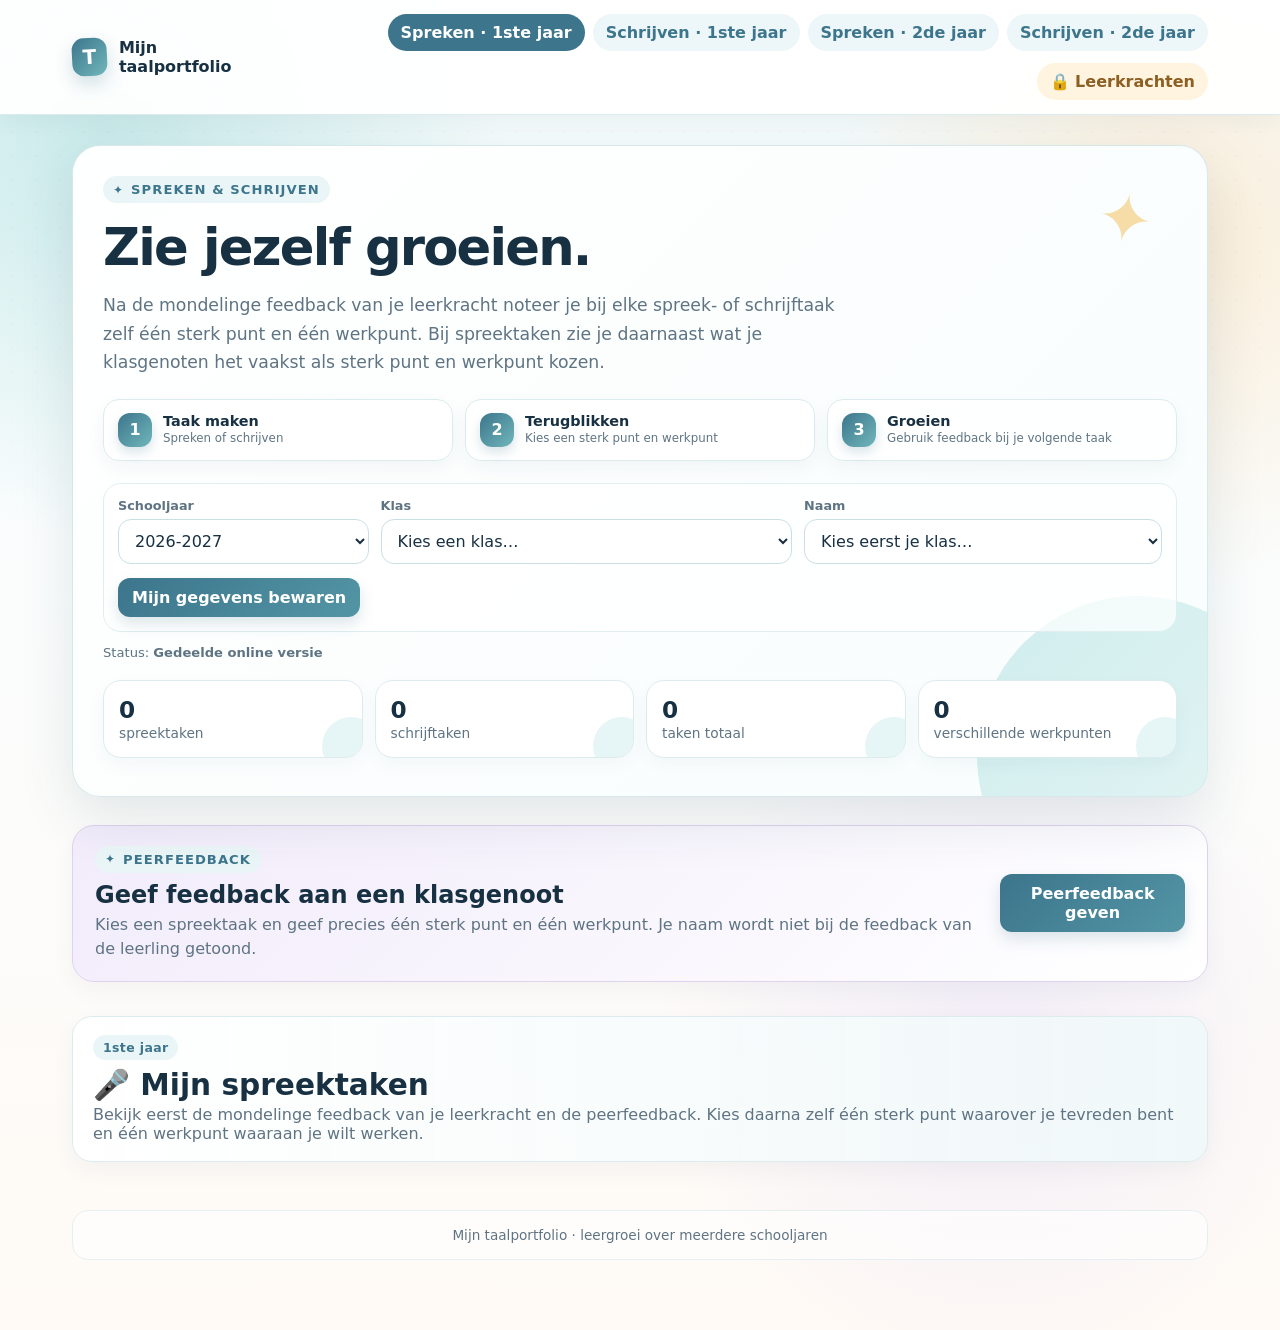
==== commit 5e169d7f: "Add files via upload" ====
--- a/index.html
+++ b/index.html
@@ -1,4 +1,4 @@
-<!doctype html><html lang="nl"><head><meta charset="utf-8"><meta name="viewport" content="width=device-width,initial-scale=1"><title>Mijn taalportfolio</title><link rel="stylesheet" href="styles.css"></head><body>
+<!doctype html><html lang="nl"><head><meta charset="utf-8"><meta name="viewport" content="width=device-width,initial-scale=1"><title>Mijn taalportfolio</title><link rel="stylesheet" href="styles.css?v=14"></head><body>
 <header class="topbar"><div class="topbar-inner"><div class="brand"><div class="brand-mark">T</div><span>Mijn taalportfolio</span></div><div class="top-actions"><div class="nav"><button class="active" data-tab="spreken-1">Spreken · 1ste jaar</button><button data-tab="schrijven-1">Schrijven · 1ste jaar</button><button data-tab="spreken-2">Spreken · 2de jaar</button><button data-tab="schrijven-2">Schrijven · 2de jaar</button></div><button class="teacher-login-btn" id="teacherLoginBtn">🔒 Leerkrachten</button></div></div></header>
 <main>
 <section class="hero"><div class="hero-card wide"><div class="eyebrow">Spreken & schrijven</div><h1>Zie jezelf groeien.</h1><p class="lead">Na de mondelinge feedback van je leerkracht noteer je bij elke spreek- of schrijftaak zelf één sterk punt en één werkpunt. Bij spreektaken zie je daarnaast wat je klasgenoten het vaakst als sterk punt en werkpunt kozen.</p><div class="growth-steps"><div class="growth-step"><span>1</span><div><strong>Taak maken</strong><small>Spreken of schrijven</small></div></div><div class="growth-step"><span>2</span><div><strong>Terugblikken</strong><small>Kies een sterk punt en werkpunt</small></div></div><div class="growth-step"><span>3</span><div><strong>Groeien</strong><small>Gebruik feedback bij je volgende taak</small></div></div></div><div class="identity"><div class="field"><label>Schooljaar</label><select id="academicYear"></select></div><div class="field"><label>Klas</label><select id="studentClass"><option value="">Kies een klas…</option><option value="1A">1A</option><option value="1B">1B</option><option value="1C">1C</option></select></div><div class="field"><label>Naam</label><select id="studentName"></select></div><div class="identity-actions"><button class="primary-btn" id="saveProfileBtn">Mijn gegevens bewaren</button><button class="ghost-btn hidden" id="changeProfileBtn">Andere leerling / gegevens wijzigen</button><span class="small hidden" id="profileSavedMsg">✓ Gegevens bewaard voor volgende bezoeken.</span></div></div><p class="small">Status: <strong id="mode"></strong></p><div class="stat-grid"><div class="stat"><strong id="countSpeak">0</strong><span>spreektaken</span></div><div class="stat"><strong id="countWrite">0</strong><span>schrijftaken</span></div><div class="stat"><strong id="countTotal">0</strong><span>taken totaal</span></div><div class="stat"><strong id="countWork">0</strong><span>verschillende werkpunten</span></div></div></div></section>
@@ -10,4 +10,4 @@
 <div class="footer-note">Mijn taalportfolio · leergroei over meerdere schooljaren</div></main>
 <div class="modal hidden" id="peerModal"><div class="modal-card peer-modal-card"><button class="modal-close" id="peerModalClose">×</button><div class="eyebrow">Peerfeedback</div><h2>Feedback aan een klasgenoot</h2><p>Kies de spreekopdracht, de klas en daarna de leerling. Selecteer vervolgens precies één positief punt en één werkpunt.</p><div class="peer-target-grid"><div class="field"><label>1. Spreekopdracht</label><select id="peerAssignment"></select></div><div class="field"><label>2. Klas</label><select id="peerClass"></select></div><div class="field"><label>3. Klasgenoot</label><select id="peerStudent"></select></div></div><div class="peer-feedback-grid"><div class="field"><label>4. Positief punt</label><select id="peerStrong"></select></div><div class="field"><label>5. Werkpunt</label><select id="peerWork"></select></div></div><div id="peerError" class="login-error hidden"></div><button class="primary-btn login-submit" id="peerSubmit">Feedback bewaren</button></div></div>
 <div class="modal hidden" id="teacherModal" role="dialog" aria-modal="true"><div class="modal-card"><button class="modal-close" id="teacherModalClose">×</button><div class="lock-icon">🔒</div><h2>Leerkrachten</h2><p>Geef het leerkrachtenwachtwoord in om het overzicht te openen.</p><div class="field"><label>Wachtwoord</label><input id="teacherPassword" type="password" autocomplete="current-password" placeholder="Wachtwoord"></div><div id="teacherLoginError" class="login-error hidden">Onjuist wachtwoord.</div><button class="primary-btn login-submit" id="teacherLoginSubmit">Open leerkrachtenoverzicht</button></div></div>
-<script src="config.js?v=10"></script><script src="data.js?v=10"></script><script src="app.js?v=10"></script><script>initStudent();</script></body></html>
+<script src="config.js?v=14"></script><script src="data.js?v=14"></script><script src="app.js?v=14"></script><script>initStudent();</script></body></html>
